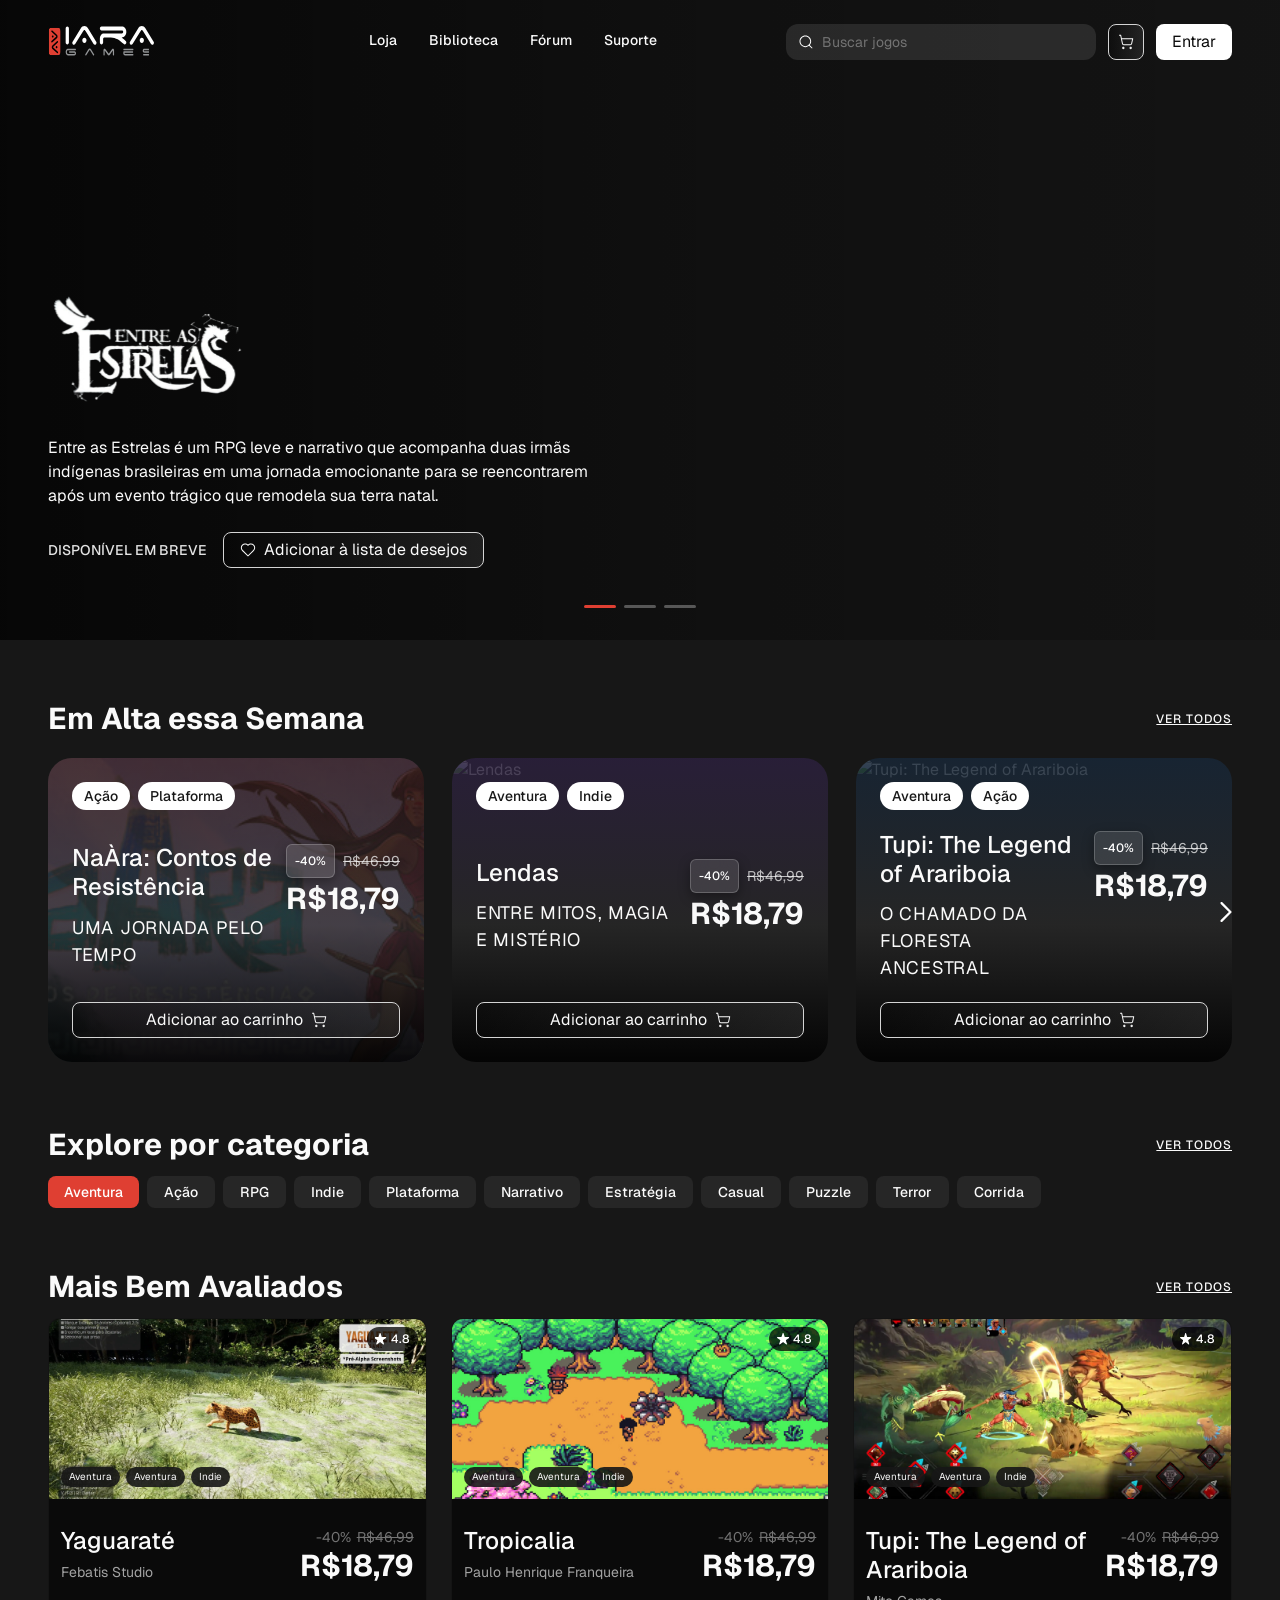
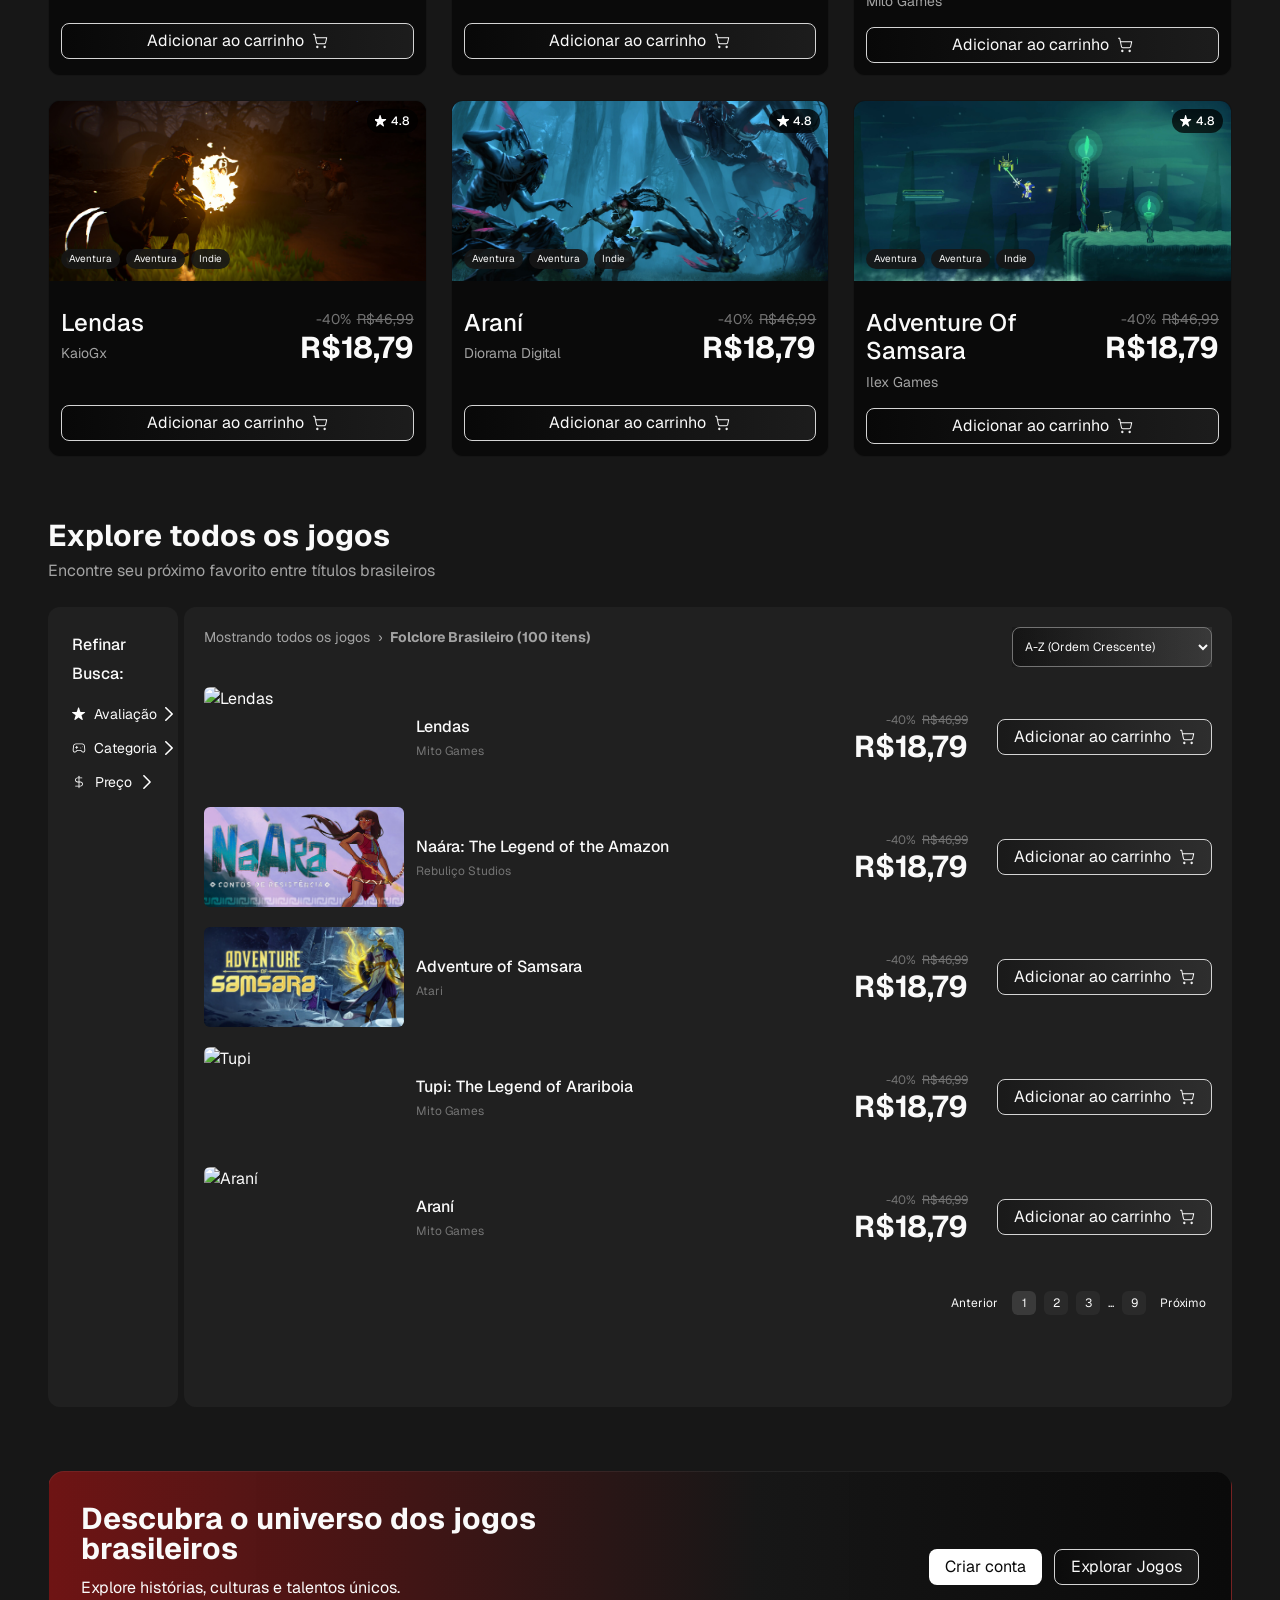
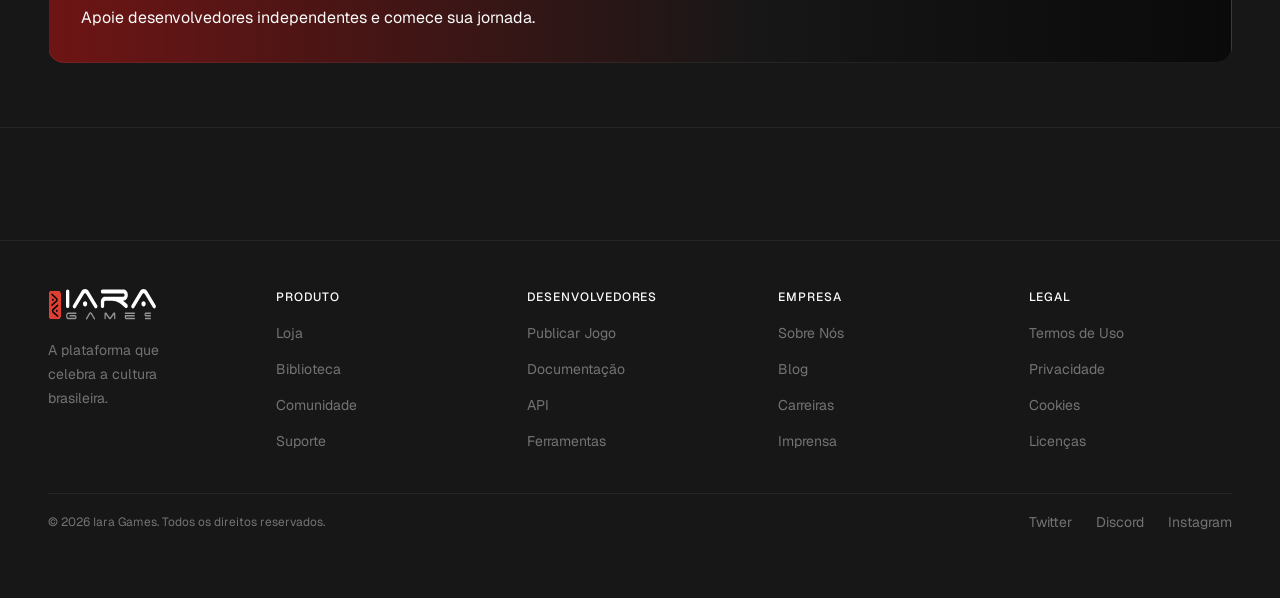
==== index.html @ ace054f7 "Projeto Iara Games" ====
<!DOCTYPE html>
<html lang="PT-BR">
<head>
    <meta charset="UTF-8">
    <meta name="viewport" content="width=device-width, initial-scale=1.0">
    <title>Iara Games</title>
    <link rel="stylesheet" href="styles.css">
    <link href="https://fonts.googleapis.com/css2?family=Geist:wght@400;500;600;700&display=swap" rel="stylesheet">
</head>
<body>

 <header class="header">
  <div class="container">
    <div class="header-content">

      <!-- LOGO -->
      <a href="#" class="logo">
        <img src="assets/logo/logo-iara-games.svg" alt="Iara Games">
      </a>

      <!-- MENU -->
      <nav class="nav">
        <a href="#">Loja</a>
        <a href="#">Biblioteca</a>
        <a href="#">Fórum</a>
        <a href="#">Suporte</a>
      </nav>

      <!-- AÇÕES -->
      <div class="header-actions">

        <!-- BUSCA -->
        <label class="search">
          <img src="assets/icones/busca.svg" alt="">
          <input type="text" placeholder="Buscar jogos">
        </label>

        <!-- CARRINHO -->
        <button class="button button-secondary button-icon" aria-label="Carrinho">
          <img src="assets/icones/carrinho.svg" alt="">
        </button>

        <!-- BOTÃO -->
        <button class="button button-primary">
          <span>Entrar</span>
        </button>

      </div>

    </div>
  </div>
</header>

  <section class="banner">
    <!-- vídeo + destaque -->

    <section class="banner-carousel">

  <!-- CONTROLES -->
  <input type="radio" name="banner-slide" id="slide-1" checked>
  <input type="radio" name="banner-slide" id="slide-2">
  <input type="radio" name="banner-slide" id="slide-3">

  <!-- SLIDES -->
   
  <div class="banner-slides">

    <article class="banner-slide slide-1">
      <video class="banner-video" autoplay muted loop playsinline>
        <source src="assets/videos/trailer-entreestrelas.mp4" type="video/mp4">
      </video>

      <div class="banner-overlay"></div>

      <div class="container">
        <div class="banner-content">
              <div class="banner-logo-wrapper">
                <img class="banner-logo" src="assets/images/jogo-entreasestrelas.svg" alt="Cururu">
            </div>
         

          <p class="banner-description">
            Entre as Estrelas é um RPG leve e narrativo que acompanha duas irmãs indígenas brasileiras em uma jornada emocionante para se reencontrarem após um evento trágico que remodela sua terra natal.
          </p>

          <div class="banner-actions">
            <span class="banner-status">Disponível em breve</span>

            <button class="button button-secondary">
                <img src="assets/icones/coracao.svg" alt="">
              <span>Adicionar à lista de desejos</span>
            </button>

          </div>
        </div>
      </div>
    </article>

    <article class="banner-slide slide-2">
      <video class="banner-video" autoplay muted loop playsinline>
        <source src="assets/videos/trailer-dandara.mp4" type="video/mp4">
      </video>

      <div class="banner-overlay"></div>

      <div class="container">
        <div class="banner-content">

          <div class="banner-logo-wrapper">
            <img class="banner-logo" src="assets/images/jogo-dandara.svg" alt="Lendas">
</div>
          <p class="banner-description">
           Em um universo bizarro onde os oprimidos estão à beira do esquecimento, Dandara despertou para remodelar o mundo.
          </p>

          <div class="banner-actions">

            <div class="price-group">
            <span class="discount-tag">-40%</span>
            <del class="price-old">R$46,99</del>
        <span class="price-current">R$18,79</span>
</div>
            <button class="button button-secondary">
                <img src="assets/icones/coracao.svg" alt="">
              <span>Adicionar à lista de desejos</span>
            </button>

          </div>
        </div>
      </div>
    </article>

    <article class="banner-slide slide-3">
      <video class="banner-video" autoplay muted loop playsinline>
        <source src="assets/videos/trailer-cururu.mp4" type="video/mp4">
      </video>

      <div class="banner-overlay"></div>

      <div class="container">
        <div class="banner-content">

          <div class="banner-logo-wrapper">
            <img class="banner-logo" src="assets/images/jogo-cururu.svg" alt="Cururu">
          </div>

          <p class="banner-description">
            Em um Brasil Naturepunk, siga a jornada de Cururu, um jovem sapo que, com o poder das águas sagradas, busca purificar os biomas e explorar o folclore brasileiro em sua missão de cura e redenção.
          </p>

          <div class="banner-actions">
            <span class="banner-status">Em desenvolvimento</span>
            <button class="button button-secondary">
                <img src="assets/icones/coracao.svg" alt="">
              <span>Adicionar à lista de desejos</span>
            </button>
          </div>
        </div>
      </div>
    </article>

  </div>

  <!-- PAGINAÇÃO -->
  <div class="banner-pagination">
    <label for="slide-1" class="banner-dot"></label>
    <label for="slide-2" class="banner-dot"></label>
    <label for="slide-3" class="banner-dot"></label>
  </div>
</section>
  </section>

  <section class="mais-vendidos">
    <section class="section section-trending">
  <div class="container">
    <div class="section-header">
      <h2 class="section-title">Em Alta essa Semana</h2>
      <a href="#" class="section-link">VER TODOS</a>
    </div>

    <div class="trending-wrapper">
      <div class="cards-carousel">

        <article class="trending-card">
          <img src="assets/images/banner-naara.jpg" alt="Araní" class="trending-card-image">
          <div class="trending-card-overlay"></div>

          <div class="trending-card-content">
            <div class="trending-card-tags">
              <span class="game-tag">Ação</span>
              <span class="game-tag">Plataforma</span>
            </div>

            <div class="trending-card-body">
              <div class="trending-card-text">
                <h3 class="trending-card-title">NaÀra: Contos de Resistência</h3>
                <p class="trending-card-description">UMA JORNADA PELO TEMPO</p>
              </div>

              <div class="trending-card-price-block">
                <div class="price-group">
                  <span class="discount-tag">-40%</span>
                  <del class="price-old">R$46,99</del>
                </div>
                <span class="price-current">R$18,79</span>
              </div>
            </div>

            <button class="button button-secondary trending-card-button">
              <span>Adicionar ao carrinho</span>
              <img src="assets/icones/carrinho.svg" alt="">
            </button>
          </div>
        </article>

        <article class="trending-card">
          <img src="assets/images/banner-lendas.png" alt="Lendas" class="trending-card-image">
          <div class="trending-card-overlay trending-card-overlay--purple"></div>

          <div class="trending-card-content">
            <div class="trending-card-tags">
              <span class="game-tag">Aventura</span>
              <span class="game-tag">Indie</span>
            </div>

            <div class="trending-card-body">
              <div class="trending-card-text">
                <h3 class="trending-card-title">Lendas</h3>
                <p class="trending-card-description">Entre mitos, magia e mistério</p>
              </div>

              <div class="trending-card-price-block">
                <div class="price-group">
                  <span class="discount-tag">-40%</span>
                  <del class="price-old">R$46,99</del>
                </div>
                <span class="price-current">R$18,79</span>
              </div>
            </div>

            <button class="button button-secondary trending-card-button">
              <span>Adicionar ao carrinho</span>
              <img src="assets/icones/carrinho.svg" alt="">
            </button>
          </div>
        </article>

        <article class="trending-card">
          <img src="assets/images/banner-tupi.png" alt="Tupi: The Legend of Arariboia" class="trending-card-image">
          <div class="trending-card-overlay trending-card-overlay--blue"></div>

          <div class="trending-card-content">
            <div class="trending-card-tags">
              <span class="game-tag">Aventura</span>
              <span class="game-tag">Ação</span>
            </div>

            <div class="trending-card-body">
              <div class="trending-card-text">
                <h3 class="trending-card-title">Tupi: The Legend of Arariboia</h3>
                <p class="trending-card-description">O chamado da floresta ancestral</p>
              </div>

              <div class="trending-card-price-block">
                <div class="price-group">
                  <span class="discount-tag">-40%</span>
                  <del class="price-old">R$46,99</del>
                </div>
                <span class="price-current">R$18,79</span>
              </div>
            </div>

            <button class="button button-secondary trending-card-button">
              <span>Adicionar ao carrinho</span>
              <img src="assets/icones/carrinho.svg" alt="">
            </button>
          </div>
        </article>

        <article class="trending-card">
          <img src="assets/images/banner-samsara.png" alt="Adventure of Samsara" class="trending-card-image">
          <div class="trending-card-overlay trending-card-overlay--green"></div>

          <div class="trending-card-content">
            <div class="trending-card-tags">
              <span class="game-tag">Puzzle</span>
              <span class="game-tag">Aventura</span>
            </div>

            <div class="trending-card-body">
              <div class="trending-card-text">
                <h3 class="trending-card-title">Adventure of Samsara</h3>
                <p class="trending-card-description">Um ciclo entre vida e renascimento</p>
              </div>

              <div class="trending-card-price-block">
                <div class="price-group">
                  <span class="discount-tag">-40%</span>
                  <del class="price-old">R$46,99</del>
                </div>
                <span class="price-current">R$18,79</span>
              </div>
            </div>

            <button class="button button-secondary trending-card-button">
              <span>Adicionar ao carrinho</span>
              <img src="assets/icones/carrinho.svg" alt="">
            </button>
          </div>
        </article>

      </div>

      <button class="carousel-arrow" aria-label="Próximo">
        <img src="assets/icones/chevron-right.svg" alt="">
      </button>
    </div>
  </div>
</section>
    <!-- cards -->
  </section>

  <section class="categorias">
    <!-- botões -->
     <section class="section section-categories">
  <div class="container">

    <div class="section-header section-header--between">
      <h2 class="section-title">Explore por categoria</h2>
      <a href="#" class="section-link">VER TODOS</a>
      </button>
    </div>

    <div class="categories-list">

      <button class="category-chip active">Aventura</button>
      <button class="category-chip">Ação</button>
      <button class="category-chip">RPG</button>
      <button class="category-chip">Indie</button>
      <button class="category-chip">Plataforma</button>
      <button class="category-chip">Narrativo</button>
      <button class="category-chip">Estratégia</button>
      <button class="category-chip">Casual</button>
      <button class="category-chip">Puzzle</button>
      <button class="category-chip">Terror</button>
      <button class="category-chip">Corrida</button>

    </div>

  </div>
</section>
  </section>

  <section class="avaliados">
    <!-- grid -->

    <section class="section section-top-rated">
  <div class="container">
    <div class="section-header section-header--between">
      <h2 class="section-title">Mais Bem Avaliados</h2>
      <a href="#" class="section-link">VER TODOS</a>
    </div>

    <div class="games-grid top-rated-grid">

      <article class="rated-card">
        <div class="rated-card-media">
          <img src="assets/images/yaguarate-card.jpg" alt="Yaguaraté">

          <div class="rating-badge">
            <img src="assets/icones/star.svg" alt="">
            <span>4.8</span>
          </div>

          <div class="rated-card-tags">
            <span class="media-tag">Aventura</span>
            <span class="media-tag">Aventura</span>
            <span class="media-tag">Indie</span>
          </div>
        </div>

        <div class="rated-card-body">
          <div class="rated-card-info">
            <div class="rated-card-text">
              <h3 class="rated-card-title">Yaguaraté</h3>
              <p class="rated-card-studio">Febatis Studio</p>
            </div>

            <div class="rated-card-price">
              <div class="rated-card-old-price">
                <span>-40%</span>
                <del>R$46,99</del>
              </div>
              <span class="price-current">R$18,79</span>
            </div>
          </div>

          <button class="button button-secondary rated-card-button">
            <span>Adicionar ao carrinho</span>
            <img src="assets/icones/carrinho.svg" alt="">
          </button>
        </div>
      </article>

      <article class="rated-card">
        <div class="rated-card-media">
          <img src="assets/images/card-tropicalia.jpg" alt="Tropicalia">

          <div class="rating-badge">
            <img src="assets/icones/star.svg" alt="">
            <span>4.8</span>
          </div>

          <div class="rated-card-tags">
            <span class="media-tag">Aventura</span>
            <span class="media-tag">Aventura</span>
            <span class="media-tag">Indie</span>
          </div>
        </div>

        <div class="rated-card-body">
          <div class="rated-card-info">
            <div class="rated-card-text">
              <h3 class="rated-card-title">Tropicalia</h3>
              <p class="rated-card-studio">Paulo Henrique Franqueira</p>
            </div>

            <div class="rated-card-price">
              <div class="rated-card-old-price">
                <span>-40%</span>
                <del>R$46,99</del>
              </div>
              <span class="price-current">R$18,79</span>
            </div>
          </div>

          <button class="button button-secondary rated-card-button">
            <span>Adicionar ao carrinho</span>
            <img src="assets/icones/carrinho.svg" alt="">
          </button>
        </div>
      </article>

      <article class="rated-card">
        <div class="rated-card-media">
          <img src="assets/images/card-tupi.jpg" alt="Tupi: The Legend of Arariboia">

          <div class="rating-badge">
            <img src="assets/icones/star.svg" alt="">
            <span>4.8</span>
          </div>

          <div class="rated-card-tags">
            <span class="media-tag">Aventura</span>
            <span class="media-tag">Aventura</span>
            <span class="media-tag">Indie</span>
          </div>
        </div>

        <div class="rated-card-body">
          <div class="rated-card-info">
            <div class="rated-card-text">
              <h3 class="rated-card-title">Tupi: The Legend of Arariboia</h3>
              <p class="rated-card-studio">Mito Games</p>
            </div>

            <div class="rated-card-price">
              <div class="rated-card-old-price">
                <span>-40%</span>
                <del>R$46,99</del>
              </div>
              <span class="price-current">R$18,79</span>
            </div>
          </div>

          <button class="button button-secondary rated-card-button">
            <span>Adicionar ao carrinho</span>
            <img src="assets/icones/carrinho.svg" alt="">
          </button>
        </div>
      </article>

      <article class="rated-card">
        <div class="rated-card-media">
          <img src="assets/images/card-lendas.jpg" alt="Lendas">

          <div class="rating-badge">
            <img src="assets/icones/star.svg" alt="">
            <span>4.8</span>
          </div>

          <div class="rated-card-tags">
            <span class="media-tag">Aventura</span>
            <span class="media-tag">Aventura</span>
            <span class="media-tag">Indie</span>
          </div>
        </div>

        <div class="rated-card-body">
          <div class="rated-card-info">
            <div class="rated-card-text">
              <h3 class="rated-card-title">Lendas</h3>
              <p class="rated-card-studio">KaioGx</p>
            </div>

            <div class="rated-card-price">
              <div class="rated-card-old-price">
                <span>-40%</span>
                <del>R$46,99</del>
              </div>
              <span class="price-current">R$18,79</span>
            </div>
          </div>

          <button class="button button-secondary rated-card-button">
            <span>Adicionar ao carrinho</span>
            <img src="assets/icones/carrinho.svg" alt="">
          </button>
        </div>
      </article>

      <article class="rated-card">
        <div class="rated-card-media">
          <img src="assets/images/card-arani.jpeg" alt="Araní">

          <div class="rating-badge">
            <img src="assets/icones/star.svg" alt="">
            <span>4.8</span>
          </div>

          <div class="rated-card-tags">
            <span class="media-tag">Aventura</span>
            <span class="media-tag">Aventura</span>
            <span class="media-tag">Indie</span>
          </div>
        </div>

        <div class="rated-card-body">
          <div class="rated-card-info">
            <div class="rated-card-text">
              <h3 class="rated-card-title">Araní</h3>
              <p class="rated-card-studio">Diorama Digital</p>
            </div>

            <div class="rated-card-price">
              <div class="rated-card-old-price">
                <span>-40%</span>
                <del>R$46,99</del>
              </div>
              <span class="price-current">R$18,79</span>
            </div>
          </div>

          <button class="button button-secondary rated-card-button">
            <span>Adicionar ao carrinho</span>
            <img src="assets/icones/carrinho.svg" alt="">
          </button>
        </div>
      </article>

      <article class="rated-card">
        <div class="rated-card-media">
          <img src="assets/images/card-samsara.jpg" alt="Adventure Of Samsara">

          <div class="rating-badge">
            <img src="assets/icones/star.svg" alt="">
            <span>4.8</span>
          </div>

          <div class="rated-card-tags">
            <span class="media-tag">Aventura</span>
            <span class="media-tag">Aventura</span>
            <span class="media-tag">Indie</span>
          </div>
        </div>

        <div class="rated-card-body">
          <div class="rated-card-info">
            <div class="rated-card-text">
              <h3 class="rated-card-title">Adventure Of Samsara</h3>
              <p class="rated-card-studio">Ilex Games</p>
            </div>

            <div class="rated-card-price">
              <div class="rated-card-old-price">
                <span>-40%</span>
                <del>R$46,99</del>
              </div>
              <span class="price-current">R$18,79</span>
            </div>
          </div>

          <button class="button button-secondary rated-card-button">
            <span>Adicionar ao carrinho</span>
            <img src="assets/icones/carrinho.svg" alt="">
          </button>
        </div>
      </article>

    </div>
  </div>
</section>
  </section>

  <section class="biblioteca">
    <!-- lista + filtros -->
   <section class="section section-library">
  <div class="container">
    <div class="library-header">
      <h2 class="section-title">Explore todos os jogos</h2>
      <p class="library-subtitle">
        Encontre seu próximo favorito entre títulos brasileiros
      </p>
    </div>

    <div class="library-layout">
      <!-- SIDEBAR -->
      <aside class="library-sidebar">
        <h3 class="library-sidebar-title">Refinar Busca:</h3>

        <button class="library-filter-item">
            <img src="assets/icones/star.svg" alt="estrela">

          <span>Avaliação</span>

          <img src="assets/icones/chevron-right.svg" alt="seta direita">
        </button>

        <button class="library-filter-item">
            <img src="assets/icones/control.svg" alt="controle">

          <span>Categoria</span>

          <img src="assets/icones/chevron-right.svg" alt="seta direita">
        </button>

        <button class="library-filter-item">
             <img src="assets/icones/money.svg" alt="dinheiro">

          <span>Preço</span>

          <img src="assets/icones/chevron-right.svg" alt="seta direita">
        </button>
      </aside>

      <!-- CONTEÚDO -->
      <div class="library-content">
        <div class="library-topbar">
          <p class="library-breadcrumb">
            Mostrando todos os jogos <span>›<b></span> Folclore Brasileiro (100 itens)</p></b>

          <div class="library-sort">
            <select class="sort-select">
              <option>A-Z (Ordem Crescente)</option>
              <option>Z-A (Ordem Decrescente)</option>
              <option>Menor Preço</option>
              <option>Maior Preço</option>
              <option>Maior Desconto</option>
              <option>Mais Relevantes</option>

            </select>
          </div>
        </div>

        <div class="library-list">
          <article class="library-item">
            <div class="library-game">
              <img src="assets/images/banner-lendas.png" alt="Lendas" class="library-thumb">

              <div class="library-game-info">
                <h3 class="library-game-title">Lendas</h3>
                <p class="library-game-studio">Mito Games</p>
              </div>
            </div>

            <div class="library-price">
              <div class="library-old-price">
                <span>-40%</span>
                <del>R$46,99</del>
              </div>
              <span class="price-current">R$18,79</span>
            </div>

            <button class="button button-secondary library-button">
              <span>Adicionar ao carrinho</span>
              <img src="assets/icones/carrinho.svg" alt="">
            </button>
          </article>

          <article class="library-item">
            <div class="library-game">
              <img src="assets/images/banner-naara.jpg" alt="Naára" class="library-thumb">

              <div class="library-game-info">
                <h3 class="library-game-title">Naára: The Legend of the Amazon</h3>
                <p class="library-game-studio">Rebuliço Studios</p>
              </div>
            </div>

            <div class="library-price">
              <div class="library-old-price">
                <span>-40%</span>
                <del>R$46,99</del>
              </div>
              <span class="price-current">R$18,79</span>
            </div>

            <button class="button button-secondary library-button">
              <span>Adicionar ao carrinho</span>
              <img src="assets/icones/carrinho.svg" alt="">
            </button>
          </article>

          <article class="library-item">
            <div class="library-game">
              <img src="assets/images/banner-samsara.png" alt="Samsara" class="library-thumb">

              <div class="library-game-info">
                <h3 class="library-game-title">Adventure of Samsara</h3>
                <p class="library-game-studio">Atari</p>
              </div>
            </div>

            <div class="library-price">
              <div class="library-old-price">
                <span>-40%</span>
                <del>R$46,99</del>
              </div>
              <span class="price-current">R$18,79</span>
            </div>

            <button class="button button-secondary library-button">
              <span>Adicionar ao carrinho</span>
              <img src="assets/icones/carrinho.svg" alt="">
            </button>
          </article>

          <article class="library-item">
            <div class="library-game">
              <img src="assets/images/banner-tupi.png" alt="Tupi" class="library-thumb">

              <div class="library-game-info">
                <h3 class="library-game-title">Tupi: The Legend of Arariboia</h3>
                <p class="library-game-studio">Mito Games</p>
              </div>
            </div>

            <div class="library-price">
              <div class="library-old-price">
                <span>-40%</span>
                <del>R$46,99</del>
              </div>
              <span class="price-current">R$18,79</span>
            </div>

            <button class="button button-secondary library-button">
              <span>Adicionar ao carrinho</span>
              <img src="assets/icones/carrinho.svg" alt="">
            </button>
          </article>

          <article class="library-item">
            <div class="library-game">
              <img src="assets/images/banner-arani.png" alt="Araní" class="library-thumb">

              <div class="library-game-info">
                <h3 class="library-game-title">Araní</h3>
                <p class="library-game-studio">Mito Games</p>
              </div>
            </div>

            <div class="library-price">
              <div class="library-old-price">
                <span>-40%</span>
                <del>R$46,99</del>
              </div>
              <span class="price-current">R$18,79</span>
            </div>

            <button class="button button-secondary library-button">
              <span>Adicionar ao carrinho</span>
              <img src="assets/icones/carrinho.svg" alt="">
            </button>
          </article>
        </div>

        <div class="library-pagination">
          <button class="library-page-text">Anterior</button>
          <button class="library-page-number active">1</button>
          <button class="library-page-number">2</button>
          <button class="library-page-number">3</button>
          <span class="library-page-dots">...</span>
          <button class="library-page-number">9</button>
          <button class="library-page-text">Próximo</button>
        </div>
      </div>
    </div>
  </div>
</section>
  </section>
<section class="section section-cta">
  <div class="container">
    <div class="cta-banner">
      <div class="cta-content">
        <div class="cta-text">
          <h2 class="cta-title">Descubra o universo dos jogos brasileiros</h2>
          <p class="cta-description">
            Explore histórias, culturas e talentos únicos.
          </p>
          <p class="cta-description">
            Apoie desenvolvedores independentes e comece sua jornada.
          </p>
        </div>

        <div class="cta-actions">
          <button class="button button-primary">
            <span>Criar conta</span>
          </button>

          <button class="button button-secondary">
            <span>Explorar Jogos</span>
          </button>
        </div>
      </div>
    </div>
  </div>
</section>

  <footer class="footer">
    <footer class="footer">
  <div class="container">
    <div class="footer-top">
      <div class="footer-brand">
        <img src="assets/logo/logo-iara-games.svg" alt="Iara Games" class="footer-logo">
        <p class="footer-brand-text">
          A plataforma que celebra a cultura brasileira.
        </p>
      </div>

      <div class="footer-columns">
        <div class="footer-column">
          <h3 class="footer-title">PRODUTO</h3>
          <a href="#">Loja</a>
          <a href="#">Biblioteca</a>
          <a href="#">Comunidade</a>
          <a href="#">Suporte</a>
        </div>

        <div class="footer-column">
          <h3 class="footer-title">DESENVOLVEDORES</h3>
          <a href="#">Publicar Jogo</a>
          <a href="#">Documentação</a>
          <a href="#">API</a>
          <a href="#">Ferramentas</a>
        </div>

        <div class="footer-column">
          <h3 class="footer-title">EMPRESA</h3>
          <a href="#">Sobre Nós</a>
          <a href="#">Blog</a>
          <a href="#">Carreiras</a>
          <a href="#">Imprensa</a>
        </div>

        <div class="footer-column">
          <h3 class="footer-title">LEGAL</h3>
          <a href="#">Termos de Uso</a>
          <a href="#">Privacidade</a>
          <a href="#">Cookies</a>
          <a href="#">Licenças</a>
        </div>
      </div>
    </div>

    <div class="footer-bottom">
      <p class="footer-copy">© 2026 Iara Games. Todos os direitos reservados.</p>

      <div class="footer-social">
        <a href="#">Twitter</a>
        <a href="#">Discord</a>
        <a href="#">Instagram</a>
      </div>
    </div>
  </div>
</footer>
    <!-- rodapé -->
  </footer>

</body>
</html>
---- styles.css ----
:root {
    /* CORES */

    --bg: #171717;

     /* TIPOGRAFIA */

  --font-main: 'Geist', 'Inter', sans-serif;

     /* TEXTO */

  --text-primary: #fafafa;
  --text-secondary: #0A0A0A;

    /* HEADING */
  --h1-size: 48px;
  --h1-line: 48px;

  --h2-size: 30px;
  --h2-line: 30px;

  --h3-size: 24px;
  --h3-line: 28.8px;

  --h4-size: 20px;
  --h4-line: 24px;

  /* PARAGRAPH LARGE */
  --text-lg: 18px;
  --text-lg-line: 27px;

  /* PARAGRAPH */
  --text-md: 16px;
  --text-md-line: 24px;

  /* PARAGRAPH SMALL */
  --text-sm: 14px;
  --text-sm-line: 20px;

  /* PARAGRAPH MINI */
  --text-xs: 12px;
  --text-xs-line: 16px;

  /* WEIGHTS */
  --weight-regular: 400;
  --weight-medium: 500;
  --weight-bold: 700;

  /* ESPAÇAMENTO */
   --space-xs: 4px;
  --space-sm: 8px;
  --space-md: 16px;
  --space-lg: 24px;
  --space-xl: 48px;
  --space-2xl: 64px;

     /* RADIUS */
  --radius-sm: 8px;
  --radius-md: 12px;
  --radius-lg: 16px;

  /* BOTÃO */
--button-border: #d4d4d4;
--button-height: 36px;

/* GRADIENTE BASE */
--button-bg: linear-gradient(
  180deg,
  rgba(0, 0, 0, 0.2),
  rgba(102, 102, 102, 0.2)
);

/* HOVER OVERLAY */
--button-hover-overlay-outline: rgba(223, 63, 50, 0.2);
--button-hover-overlay: linear-gradient(
  180deg,
  rgba(0, 0, 0, 0.2),
  rgba(102, 102, 102, 0.2)
);

/* TRANSIÇÃO */
--transition-default: 0.3s ease;

/* CARD */
--card-base: #000000;

--card-gradient: linear-gradient(
  180deg,
  #000000,
  #666666
);

--card-overlay: rgba(0, 0, 0, 0.2);

}

* {
  box-sizing: border-box;
}

img {
  display: block;
  max-width: 100%;
}

/* TAMANHO TELA */
.container {
  width: 100%;
  max-width: 1344px;
  margin-inline: auto;
  padding-inline: var(--space-xl);
}

body {
  margin: 0;
  background: var(--bg);
  color: var(--text-primary);
  font-family: var(--font-main);
  font-size: var(--text-md);
  line-height: var(--text-md-line);
}

/* RESET ÚTIL */
a {
  color: inherit;
  text-decoration: none;
}

/* HEADER */
.header {
  position: absolute;
  top: 0;
  left: 0;
  width: 100%;
  z-index: 100;
  background: transparent;
}

.header-content {
  display: flex;
  align-items: center;
  height: 84px;
}

.logo {
  display: inline-flex;
  align-items: center;
  flex-shrink: 0;
}

.logo img {
  display: block;
  width: auto;
  height: 32px;
}

.nav {
  display: flex;
  align-items: center;
  gap: 32px;
  margin-left: 215px;
}

.nav a {
  color: var(--text-primary);
  font-size: var(--text-sm);
  line-height: var(--text-sm-line);
  font-weight: var(--weight-medium);
  text-decoration: none;
  padding-bottom: 4px;
  border-bottom: 1px solid transparent;
  transition: var(--transition-default);
}

.nav a:hover {
  color: #DF3F32;
  border-bottom: 1px solid #DF3F32;
}

.header-actions {
  display: flex;
  align-items: center;
  gap: 12px;
  margin-left: auto;
}
.search {
  display: flex;
  align-items: center;
  gap: 8px;
  width: 310px;
  height: 36px;
  padding: 0 12px;
  background: rgba(255, 255, 255, 0.1);
  border-radius: var(--radius-md);
  box-sizing: border-box;
}

.search img {
  width: 16px;
  height: 16px;
  display: block;
  flex-shrink: 0;
}

.search input {
  width: 100%;
  height: 100%;
  border: none;
  outline: none;
  background: transparent;
  box-shadow: none;
  color: var(--text-primary);
  font-family: var(--font-main);
  font-size: var(--text-sm);
  line-height: var(--text-sm-line);
  padding: 0;
  margin: 0;
  appearance: none;
  -webkit-appearance: none;
}

.search input::placeholder {
  color: #737373;
}

/* TIPOGRAFIA */
h1, h2, h3, h4, p {
  margin: 0;
}

h1 {
  font-size: var(--h1-size);
  line-height: var(--h1-line);
  font-weight: var(--weight-bold);
}

h2 {
  font-size: var(--h2-size);
  line-height: var(--h2-line);
  font-weight: var(--weight-bold);
}

h3 {
  font-size: var(--h3-size);
  line-height: var(--h3-line);
  font-weight: var(--weight-medium);
}

h4 {
  font-size: var(--h4-size);
  line-height: var(--h4-line);
  font-weight: var(--weight-medium);
}

/* ORGANIZAÇÃO GRID */
.games-grid {
  display: grid;
  grid-template-columns: repeat(4, 1fr);
  gap: var(--space-lg);
}

/* BOTÃO BASE */
.button {
  position: relative;
  height: var(--button-height);
  padding: 0 var(--space-md);
  border-radius: var(--radius-sm);
  cursor: pointer;
  overflow: hidden;
  transition: var(--transition-default);

  display: inline-flex;
  align-items: center;
  justify-content: center;
  gap: 8px;

  font-family: var(--font-main);
  font-size: var(--text-sm);
  line-height: var(--text-sm-line);
  color: var(--text-secondary);
}

/* ÍCONE */
.button img {
  width: 16px;
  height: 16px;
  position: relative;
  z-index: 1;
}

/* TEXTO */
.button span {
  position: relative;
  z-index: 1;
}

/* CAMADA DE HOVER */
.button::after {
  content: "";
  position: absolute;
  inset: 0;
  background: var(--button-hover-overlay);
  opacity: 0;
  transition: var(--transition-default);
}

/* ATIVA HOVER */
.button:hover::after {
  opacity: 1;
}

/* EFEITO EXTRA */
.button:hover {
  transform: translateY(-2px);
}

.button {
  display: inline-flex;
  align-items: center;
  justify-content: center;
  gap: 8px;

  height: 36px;
  padding: 0 16px;

  border-radius: 8px;
  border: none;

  cursor: pointer;
  overflow: hidden;

  font-family: var(--font-main);
  font-size: 16px;
  font-weight: 400;
  line-height: 1;

  transition: var(--transition-default);
}

/* conteúdo acima do overlay */
.button span,
.button img {
  position: relative;
  z-index: 1;
}

/* ícone padrão */
.button img {
  width: 16px;
  height: 16px;
}

.button-primary {
  background: #ffffff;
  color: #0a0a0a;
}

.button-primary:hover {
  opacity: 0.9;
}

.button-secondary {
  position: relative;

  background: linear-gradient(
    90deg,
    rgba(0, 0, 0, 0.2),
    rgba(102, 102, 102, 0.2)
  );

  border: 1px solid #d4d4d4;
  color: #fafafa;
}

.button-secondary::after {
  content: "";
  position: absolute;
  inset: 0;
  background: rgba(223, 63, 50, 0.2);
  opacity: 0;
  transition: var(--transition-default);
}

.button-secondary:hover::after {
  opacity: 1;
}

.button-secondary:hover {
  box-shadow: 0 0 0 1px rgba(223,63,50,0.4),
              0 0 10px rgba(223,63,50,0.2);
}

.button-icon {
  width: 36px;
  padding: 0;
}

.banner-carousel {
  position: relative;
  height: 640px;
  overflow: hidden;
}

/* esconde os radios */
.banner-carousel input[type="radio"] {
  display: none;
}

.banner-slides {
  position: relative;
  width: 100%;
  height: 100%;
}

.banner-slide {
  position: absolute;
  inset: 0;
  opacity: 0;
  visibility: hidden;
  transition: opacity 0.4s ease;
}

/* slide ativo */
#slide-1:checked ~ .banner-slides .slide-1,
#slide-2:checked ~ .banner-slides .slide-2,
#slide-3:checked ~ .banner-slides .slide-3 {
  opacity: 1;
  visibility: visible;
}

.banner-video {
  position: absolute;
  inset: 0;
  width: 100%;
  height: 100%;
  object-fit: cover;
}

.banner-overlay {
  position: absolute;
  inset: 0;
  background: linear-gradient(
    90deg,
    rgba(0, 0, 0, 0.72) 0%,
    rgba(0, 0, 0, 0.32) 55%,
    rgba(0, 0, 0, 0.16) 100%
  );
}

.banner-slide .container {
  position: relative;
  z-index: 1;
  height: 100%;
}

.banner-content {
  display: flex;
  flex-direction: column;
  justify-content: flex-end;
  height: 100%;
  max-width: 560px; /* antes estava maior */
  padding-bottom: 72px;
  gap: var(--space-lg);
}

.banner-logo-wrapper {
  width: 320px;
  height: 120px;
  display: flex;
  align-items: center; /* ou flex-end se quiser base alinhada */
}

.banner-logo {
  max-width: 100%;
  max-height: 100%;
  object-fit: contain;
}

.banner-description {
  display: -webkit-box;
  line-clamp: 3;
  -webkit-box-orient: vertical;
  overflow: hidden;
}

.banner-actions {
  display: flex;
  align-items: center;
  gap: var(--space-md);
}

.banner-status {
  font-size: var(--text-sm);
  line-height: var(--text-sm-line);
  font-weight: var(--weight-medium);
  color: var(--text-primary);
  text-transform: uppercase;
  opacity: 0.9;
}

/* paginação */
.banner-pagination {
  position: absolute;
  left: 50%;
  bottom: 32px;
  transform: translateX(-50%);
  display: flex;
  align-items: center;
  gap: var(--space-sm);
  z-index: 2;
}

.banner-dot {
  width: 32px;
  height: 3px;
  border-radius: 999px;
  background: rgba(255, 255, 255, 0.3);
  cursor: pointer;
  transition: var(--transition-default);
}

/* dot ativo */
#slide-1:checked ~ .banner-pagination label[for="slide-1"],
#slide-2:checked ~ .banner-pagination label[for="slide-2"],
#slide-3:checked ~ .banner-pagination label[for="slide-3"] {
  background: #DF3F32;
}

.card {
  position: relative;
  background: var(--card-base);
  border-radius: var(--radius-lg);
  overflow: hidden;
}

/* gradiente por cima */
.card::before {
  content: "";
  position: absolute;
  inset: 0;
  background: var(--card-gradient);
  opacity: 0.2;
}

/* conteúdo */
.card-content {
  position: relative;
  z-index: 1;
  padding: var(--space-md);
}

.card-image {
  position: relative;
  border-radius: var(--radius-lg);
  overflow: hidden;
  aspect-ratio: 16 / 9;
  transition: var(--transition-default);
  
}

/* imagem */
.card-image img {
  width: 100%;
  height: 100%;
  object-fit: cover;
}

/* gradiente colorido */
.card-image::before {
  content: "";
  position: absolute;
  inset: 0;
  background: linear-gradient(
    180deg,
    #641919,
    #666666,
    #000000
  );
  opacity: 0.9;
}

/* camada escura */
.card-image::after {
  content: "";
  position: absolute;
  inset: 0;
  background: var(--card-overlay);
}

/* conteúdo acima */
.card-image .card-content {
  position: relative;
  z-index: 1;
}

.card-image:hover {
  transform: scale(1.02);
}

.price-group {
  display: flex;
  align-items: center;
  gap: 8px;

}

.discount-tag {
  display: inline-flex;
  align-items: center;
  justify-content: center;

  padding: 4px 8px;

  font-size: 12px;
  font-weight: 500;
  color: #ffffff;

  border-radius: 6px;

  /* GLASS AJUSTADO */
  background: rgba(255, 255, 255, 0.12);
  backdrop-filter: blur(12px);
  -webkit-backdrop-filter: blur(12px);

  border: 1px solid rgba(255, 255, 255, 0.2);

  /* PROFUNDIDADE */
  box-shadow: 0 4px 12px rgba(0, 0, 0, 0.35);
}

.section {
  margin-top: var(--space-2xl);
}

.section-header {
  display: flex;
  align-items: center;
  justify-content: space-between;
  margin-bottom: 24px;
}

.section-title {
  font-size: var(--h2-size);
  line-height: var(--h2-line);
  font-weight: var(--weight-bold);
  color: var(--text-primary);
}

.section-trending {
  position: relative;
}

.trending-wrapper {
  position: relative;
}

.cards-carousel {
  display: flex;
  gap: 28px;
  overflow-x: auto;
  scroll-snap-type: x mandatory;
  scrollbar-width: none;
  padding-bottom: 4px;
}

.cards-carousel::-webkit-scrollbar {
  display: none;
}

.trending-card {
  position: relative;
  flex: 0 0 calc((100% - 56px) / 3);
  height: 304px;
  border-radius: 24px;
  overflow: hidden;
  scroll-snap-align: start;
  transition: var(--transition-default);
}

.trending-card:hover {
  transform: translateY(-2px);
}

.trending-card-image {
  position: absolute;
  inset: 0;
  width: 100%;
  height: 100%;
  object-fit: cover;
  opacity: 20%;
}

.trending-card-overlay {
  position: absolute;
  inset: 0;
  background: linear-gradient(
    180deg,
    rgba(100, 25, 25, 0.25) 0%,
    rgba(102, 102, 102, 0.18) 55%,
    rgba(0, 0, 0, 0.82) 100%
);
}

.trending-card-overlay--purple {
  background: linear-gradient(
    180deg,
    rgba(85, 50, 140, 0.28) 0%,
    rgba(102, 102, 102, 0.18) 55%,
    rgba(0, 0, 0, 0.82) 100%);
}

.trending-card-overlay--blue {
  background: linear-gradient(
    180deg,
    rgba(25, 70, 120, 0.28) 0%,
    rgba(102, 102, 102, 0.18) 55%,
    rgba(0, 0, 0, 0.82) 100%
  );
}

.trending-card-overlay--green {
  background: linear-gradient(
    180deg,
    rgba(30, 90, 70, 0.28) 0%,
    rgba(102, 102, 102, 0.18) 55%,
    rgba(0, 0, 0, 0.82) 100%
  );
}

.trending-card-content {
  position: relative;
  z-index: 1;
  display: flex;
  flex-direction: column;
  justify-content: space-between;
  height: 100%;
  padding: 24px;
}

.trending-card-tags {
  display: flex;
  gap: 8px;
}

.game-tag {
  display: inline-flex;
  align-items: center;
  justify-content: center;
  height: 28px;
  padding: 0 12px;
  border-radius: 999px;
  background: #ffffff;
  color: #171717;
  font-size: 14px;
  line-height: 20px;
  font-weight: 500;
}

.trending-card-body {
  display: flex;
  align-items: flex-start;
  justify-content: space-between;
  gap: 16px;
}

.trending-card-text {
  max-width: 60%;
}

.trending-card-title {
  margin: 0 0 12px;
  font-size: 24px;
  line-height: 28.8px;
  font-weight: 500;
  color: #fafafa;
}

.trending-card-description {
  margin: 0;
  font-size: 18px;
  line-height: 27px;
  font-weight: 400;
  color: #fafafa;
  text-transform: uppercase;
  letter-spacing: 0.04em;
}

.trending-card-price-block {
  display: flex;
  flex-direction: column;
  align-items: flex-end;
  gap: 6px;
}

.price-group {
  display: flex;
  align-items: center;
  gap: 8px;
}

.discount-tag {
  display: inline-flex;
  align-items: center;
  justify-content: center;
  padding: 4px 8px;
  font-size: 12px;
  font-weight: 500;
  color: #ffffff;
  border-radius: 6px;
  background: rgba(255, 255, 255, 0.12);
  backdrop-filter: blur(12px);
  -webkit-backdrop-filter: blur(12px);
  border: 1px solid rgba(255, 255, 255, 0.2);
  box-shadow: 0 4px 12px rgba(0, 0, 0, 0.35);
}

.price-old {
  color: rgba(250, 250, 250, 0.72);
  font-size: 14px;
  line-height: 20px;
}

.price-current {
  color: #fafafa;
  font-size: 30px;
  line-height: 30px;
  font-weight: 700;
}

.section {
  margin-top: var(--space-2xl);
}

.section-header {
  margin-bottom: var(--space-lg);
}

.section-title {
  font-size: var(--h2-size);
  line-height: var(--h2-line);
  font-weight: var(--weight-bold);
  color: var(--text-primary);
}

.section-trending {
  position: relative;
}

.trending-wrapper {
  position: relative;
}

.cards-carousel {
  display: flex;
  gap: 28px;
  overflow-x: auto;
  scroll-snap-type: x mandatory;
  scrollbar-width: none;
  padding-bottom: 4px;
}

.cards-carousel::-webkit-scrollbar {
  display: none;
}

.trending-card {
  position: relative;
  flex: 0 0 calc((100% - 56px) / 3);
  height: 304px;
  border-radius: 24px;
  overflow: hidden;
  scroll-snap-align: start;
  transition: var(--transition-default);
}

.trending-card:hover {
  transform: translateY(-2px);
}

.trending-card-image {
  position: absolute;
  inset: 0;
  width: 100%;
  height: 100%;
  object-fit: cover;
}

.trending-card-overlay {
  position: absolute;
  inset: 0;
  background: linear-gradient(
    180deg,
    rgba(100, 25, 25, 0.25) 0%,
    rgba(102, 102, 102, 0.18) 55%,
    rgba(0, 0, 0, 0.82) 100%
  );
}

.trending-card-overlay--purple {
  background: linear-gradient(
    180deg,
    rgba(85, 50, 140, 0.28) 0%,
    rgba(102, 102, 102, 0.18) 55%,
    rgba(0, 0, 0, 0.82) 100%
  );
}

.trending-card-overlay--blue {
  background: linear-gradient(
    180deg,
    rgba(25, 70, 120, 0.28) 0%,
    rgba(102, 102, 102, 0.18) 55%,
    rgba(0, 0, 0, 0.82) 100%
  );
}

.trending-card-overlay--green {
  background: linear-gradient(
    180deg,
    rgba(30, 90, 70, 0.28) 0%,
    rgba(102, 102, 102, 0.18) 55%,
    rgba(0, 0, 0, 0.82) 100%
  );
}

.trending-card-content {
  display: flex;
  flex-direction: column;
  height: 100%;
}

.trending-card-tags {
  display: flex;
  gap: 8px;
}

.game-tag {
  display: inline-flex;
  align-items: center;
  justify-content: center;
  height: 28px;
  padding: 0 12px;
  border-radius: 999px;
  background: #ffffff;
  color: #171717;
  font-size: 14px;
  line-height: 20px;
  font-weight: 500;
}

.trending-card-body {
  display: flex;
  justify-content: space-between;
  align-items: center;

  margin-top: auto;
  margin-bottom: auto;
}

.trending-card-text {
  flex: 1;
  min-width: 0;
  max-width: 206px;
}

.trending-card-title {
  width: 206px;
  margin: 0;

  font-size: 20px;
  line-height: 24px;
  font-weight: 500;
  color: #fafafa;

  display: -webkit-box;
  line-clamp: 2;
  -webkit-box-orient: vertical;
  overflow: hidden;
}

.trending-card-description {
  width: 206px;
  margin: 8px 0 0;

  font-size: 16px;
  line-height: 21px;
  font-weight: 400;
  color: #fafafa;

  display: -webkit-box;
  line-clamp: 2;
  -webkit-box-orient: vertical;
  overflow: hidden;

  text-transform: uppercase;
  letter-spacing: 0.04em;
}
.trending-card-price-block {
  display: flex;
  flex-direction: column;
  align-items: flex-end;
  justify-content: center;
  gap: 6px;
  flex-shrink: 0;
  min-width: 150px;
}

.price-group {
  display: flex;
  align-items: center;
  justify-content: flex-end;
  gap: 8px;
}

.discount-tag {
  display: inline-flex;
  align-items: center;
  justify-content: center;
  padding: 4px 8px;
  font-size: 12px;
  font-weight: 500;
  color: #ffffff;
  border-radius: 6px;
  background: rgba(255, 255, 255, 0.12);
  backdrop-filter: blur(12px);
  -webkit-backdrop-filter: blur(12px);
  border: 1px solid rgba(255, 255, 255, 0.2);
  box-shadow: 0 4px 12px rgba(0, 0, 0, 0.35);
}

.price-old {
  color: rgba(250, 250, 250, 0.72);
  font-size: 14px;
  line-height: 20px;
}

.price-current {
  color: #fafafa;
  font-size: 30px;
  line-height: 30px;
  font-weight: 700;
}

.section {
  margin-top: var(--space-2xl);
}

.section-header {
  margin-bottom: var(--space-lg);
}

.section-title {
  font-size: var(--h2-size);
  line-height: var(--h2-line);
  font-weight: var(--weight-bold);
  color: var(--text-primary);
}

.section-trending {
  position: relative;
}

.trending-wrapper {
  position: relative;
}

.cards-carousel {
  display: flex;
  gap: 28px;
  overflow-x: auto;
  scroll-snap-type: x mandatory;
  scrollbar-width: none;
  padding-bottom: 4px;
}

.cards-carousel::-webkit-scrollbar {
  display: none;
}

.trending-card {
  position: relative;
  flex: 0 0 calc((100% - 56px) / 3);
  height: 304px;
  border-radius: 24px;
  overflow: hidden;
  scroll-snap-align: start;
  transition: var(--transition-default);
}

.trending-card:hover {
  transform: translateY(-2px);
}

.trending-card-image {
  position: absolute;
  inset: 0;
  width: 100%;
  height: 100%;
  object-fit: cover;
}

.trending-card-overlay {
  position: absolute;
  inset: 0;
  background: linear-gradient(
    180deg,
    rgba(100, 25, 25, 0.25) 0%,
    rgba(102, 102, 102, 0.18) 55%,
    rgba(0, 0, 0, 0.82) 100%
  );
}

.trending-card-overlay--purple {
  background: linear-gradient(
    180deg,
    rgba(85, 50, 140, 0.28) 0%,
    rgba(102, 102, 102, 0.18) 55%,
    rgba(0, 0, 0, 0.82) 100%
  );
}

.trending-card-overlay--blue {
  background: linear-gradient(
    180deg,
    rgba(25, 70, 120, 0.28) 0%,
    rgba(102, 102, 102, 0.18) 55%,
    rgba(0, 0, 0, 0.82) 100%
  );
}

.trending-card-overlay--green {
  background: linear-gradient(
    180deg,
    rgba(30, 90, 70, 0.28) 0%,
    rgba(102, 102, 102, 0.18) 55%,
    rgba(0, 0, 0, 0.82) 100%
  );
}

.trending-card-content {
  position: relative;
  z-index: 1;
  display: flex;
  flex-direction: column;
  justify-content: space-between;
  height: 100%;
  padding: 24px;
}

.trending-card-tags {
  display: flex;
  gap: 8px;
}

.game-tag {
  display: inline-flex;
  align-items: center;
  justify-content: center;
  height: 28px;
  padding: 0 12px;
  border-radius: 999px;
  background: #ffffff;
  color: #171717;
  font-size: 14px;
  line-height: 20px;
  font-weight: 500;
}

.trending-card-body {
  display: flex;
  align-items: flex-start;
  justify-content: space-between;
  gap: 16px;
}

.trending-card-text {
  max-width: 60%;
}

.trending-card-title {
  margin: 0 0 12px;
  font-size: 24px;
  line-height: 28.8px;
  font-weight: 500;
  color: #fafafa;
}

.trending-card-description {
  margin: 0;
  font-size: 18px;
  line-height: 27px;
  font-weight: 400;
  color: #fafafa;
  text-transform: uppercase;
  letter-spacing: 0.04em;
}

.trending-card-price-block {
  display: flex;
  flex-direction: column;
  align-items: flex-end;
  gap: 6px;
}

.price-group {
  display: flex;
  align-items: center;
  gap: 8px;
}

.discount-tag {
  display: inline-flex;
  align-items: center;
  justify-content: center;
  padding: 4px 8px;
  font-size: 12px;
  font-weight: 500;
  color: #ffffff;
  border-radius: 6px;
  background: rgba(255, 255, 255, 0.12);
  backdrop-filter: blur(12px);
  -webkit-backdrop-filter: blur(12px);
  border: 1px solid rgba(255, 255, 255, 0.2);
  box-shadow: 0 4px 12px rgba(0, 0, 0, 0.35);
}

.price-old {
  color: rgba(250, 250, 250, 0.72);
  font-size: 14px;
  line-height: 20px;
}

.price-current {
  color: #fafafa;
  font-size: 30px;
  line-height: 30px;
  font-weight: 700;
}

.trending-card-button {
  width: 100%;
  justify-content: center;
}

.carousel-arrow {
  position: absolute;
  top: 50%;
  right: -12px;
  transform: translateY(-50%);
  width: 36px;
  height: 36px;
  display: inline-flex;
  align-items: center;
  justify-content: center;
  border: none;
  background: transparent;
  cursor: pointer;
  z-index: 2;
}

.carousel-arrow img {
  width: 20px;
  height: 20px;
}

/* ===== SECTION HEADER ===== */
.section-header--between {
  display: flex;
  align-items: center;
  justify-content: space-between;
  margin-bottom: var(--space-md);
}

/* ===== CATEGORIES LIST ===== */
.categories-list {
  display: flex;
  gap: 8px;
  overflow-x: auto;
  scrollbar-width: none;
}

.categories-list::-webkit-scrollbar {
  display: none;
}

/* ===== CATEGORY CHIP (NOVO BOTÃO) ===== */
.category-chip {
  height: 32px;
  padding: 0 16px;

  border-radius: 8px;
  border: 1px solid transparent;

  background: #262626;
  color: #fafafa;

  font-family: var(--font-main);
  font-size: 14px;
  font-weight: 500;

  cursor: pointer;
  transition: var(--transition-default);

  display: inline-flex;
  align-items: center;
  justify-content: center;

  white-space: nowrap;
}

/* HOVER */
.category-chip:hover {
  border: 1px solid #DF3F32;
  color: #DF3F32;
  background: transparent;
}

/* ACTIVE */
.category-chip.active {
  background: #DF3F32;
  color: #ffffff;
  border: none;
}

/* ===== SETA ===== */
.categories-arrow {
  width: 32px;
  height: 32px;

  border: none;
  background: transparent;

  display: inline-flex;
  align-items: center;
  justify-content: center;

  cursor: pointer;
}

.categories-arrow img {
  width: 16px;
  height: 16px;
}

.section-link {
  color: var(--text-primary);
  font-size: var(--text-xs);
  line-height: var(--text-xs-line);
  font-weight: var(--weight-medium);
  letter-spacing: 0.08em;
  text-transform: uppercase;
  text-decoration: underline;
}

.top-rated-grid {
  display: grid;
  grid-template-columns: repeat(3, 1fr);
  gap: 24px;
}

.rated-card {
  background: #0a0a0a;
  border-radius: 12px;
  overflow: hidden;
  border: 1px solid rgba(255, 255, 255, 0.04);
}

.rated-card-media {
  position: relative;
  height: 180px;
  overflow: hidden;
}

.rated-card-media img {
  width: 100%;
  height: 100%;
  object-fit: cover;
  display: block;
}

/* badge de nota */
.rating-badge {
  position: absolute;
  top: 8px;
  right: 8px;

  display: inline-flex;
  align-items: center;
  gap: 4px;

  height: 24px;
  padding: 0 8px;

  border-radius: 999px;
  background: rgba(0, 0, 0, 0.75);

  color: #ffffff;
  font-size: 12px;
  font-weight: 500;
}

.rating-badge img {
  width: 12px;
  height: 12px;
}

/* tags sobre a imagem */
.rated-card-tags {
  position: absolute;
  left: 12px;
  bottom: 12px;

  display: flex;
  gap: 6px;
  flex-wrap: wrap;
}

.media-tag {
  display: inline-flex;
  align-items: center;
  justify-content: center;

  height: 20px;
  padding: 0 8px;

  border-radius: 999px;
  background: rgba(23, 23, 23, 0.9);
  color: #fafafa;

  font-size: 10px;
  font-weight: 400;
}

/* body do card */
.rated-card-body {
  display: flex;
  flex-direction: column;
  gap: 16px;
  padding: 12px;
}

.rated-card-info {
  display: flex;
  justify-content: space-between;
  gap: 16px;
}

.rated-card-text {
  min-width: 0;
  min-height: 80px;
  margin-top: 16px;
}

.rated-card-title {
  margin: 0 0 6px;
  color: #fafafa;
  font-size: 24px;
  line-height: 28.8px;
  font-weight: 500;
}

.rated-card-studio {
  margin: 0;
  color: #a3a3a3;
  font-size: 14px;
  line-height: 20px;
  font-weight: 400;
}

.rated-card-price {
  display: flex;
  flex-direction: column;
  align-items: flex-end;
  gap: 4px;
  flex-shrink: 0;
  margin-top: 16px;
}

.rated-card-old-price {
  display: flex;
  align-items: center;
  gap: 6px;

  color: #737373;
  font-size: 14px;
  line-height: 20px;
}

.rated-card-old-price del {
  color: #737373;
}

.rated-card-button {
  margin-top: auto;
}

.section-library {
  margin-top: var(--space-2xl);
}

.library-header {
  margin-bottom: 24px;
}

.library-subtitle {
  margin-top: 8px;
  color: #a3a3a3;
  font-size: 16px;
  line-height: 24px;
}

.library-layout {
  display: grid;
  grid-template-columns: 120px 1fr;
  gap: 16px;
  height: 800px;

}

/* SIDEBAR */
.library-sidebar {
  background: #202020;
  border-radius: 12px;
  padding: 24px;
  height: 800px;
  width: 130px;
}

.library-sidebar-title {
  margin: 0 0 16px;
  font-size: 16px;
  font-weight: 500;
  color: #fafafa;
  align-items: center;
}

.library-filter-item {
  width: 100%;
  display: flex;
  align-items: center;
  gap: 8px;
  justify-content: space-between;

  background: transparent;
  border: none;
  padding: 0;
  margin-bottom: 16px;

  color: #fafafa;
  font-family: var(--font-main);
  font-size: 14px;
  cursor: pointer;
}

.library-filter-item img {
  width: 14px;
  height: 14px;
}

/* CONTENT */
.library-content {
  background: #202020;
  border-radius: 12px;
  padding: 20px;
  
}

.library-topbar {
  display: flex;
  justify-content: space-between;
  align-items: flex-start;
  margin-bottom: 20px;
}

.library-breadcrumb {
  margin: 0;
  color: #a3a3a3;
  font-size: 14px;
  line-height: 20px;
}

.library-breadcrumb span {
  margin: 0 4px;
}

.library-sort {
  display: flex;
  flex-direction: column;
  gap: 4px;
   background:  linear-gradient(
    90deg,
    rgba(0, 0, 0, 0.2),
    rgba(102, 102, 102, 0.2)
  );
}


.library-sort select {
  width: 200px;
  height: 40px;
  background: linear-gradient(
    90deg,
    rgba(0, 0, 0, 0.2),
    rgba(102, 102, 102, 0.2)
  );
  color: #fafafa;
  border: 1px solid #737373;
  border-radius: 8px;

  padding: 0 8px;
  font-family: var(--font-main);
  font-size: 12px; 
}


/* LISTA */
.library-list {
  display: flex;
  flex-direction: column;
  gap: 20px;
}

.library-item {
  display: grid;
  grid-template-columns: 1fr 140px 220px;
  align-items: center;
  gap: 24px;
}

.library-game {
  display: flex;
  align-items: center;
  gap: 12px;
  min-width: 0;
}

.library-thumb {
  width: 200px;
  height: 100px;
  border-radius: 6px;
  object-fit: cover;
}

.library-game-info {
  min-width: 0;
}

.library-game-title {
  margin: 0 0 4px;
  font-size: 16px;
  line-height: 24px;
  font-weight: 500;
  color: #fafafa;
}

.library-game-studio {
  margin: 0;
  font-size: 12px;
  line-height: 16px;
  color: #737373;
}

.library-price {
  display: flex;
  flex-direction: column;
  align-items: flex-end;
  gap: 4px;
}

.library-old-price {
  display: flex;
  align-items: center;
  gap: 6px;
  color: #737373;
  font-size: 12px;
  line-height: 16px;
}

.library-old-price del {
  color: #737373;
}

.library-button {
  justify-self: end;
  min-width: 180px;
}

/* PAGINAÇÃO */
.library-pagination {
  display: flex;
  align-items: center;
  justify-content: flex-end;
  gap: 8px;
  margin-top: 24px;
}

.library-page-text,
.library-page-number {
  background: transparent;
  border: none;
  color: #fafafa;
  font-family: var(--font-main);
  font-size: 12px;
  cursor: pointer;
}

.library-page-number {
  width: 24px;
  height: 24px;
  border-radius: 6px;
  background: #2a2a2a;
}

.library-page-number.active {
  background: #3a3a3a;
}

.library-page-dots {
  color: #fafafa;
  font-size: 12px;
}

.section-cta {
  margin-top: var(--space-2xl);
}

.cta-banner {
  border-radius: 16px;
  overflow: hidden;
  background: linear-gradient(
    90deg,
    rgba(120, 20, 20, 0.9) 0%,
    rgba(23, 23, 23, 0.95) 60%,
    rgba(10, 10, 10, 1) 100%
  );
  border: 1px solid rgba(255, 255, 255, 0.06);
}

.cta-content {
  display: flex;
  align-items: center;
  justify-content: space-between;
  gap: 32px;
  padding: 32px;
}

.cta-text {
  max-width: 520px;
}

.cta-title {
  margin: 0 0 12px;
  color: #fafafa;
  font-size: var(--h2-size);
  line-height: var(--h2-line);
  font-weight: var(--weight-bold);
}

.cta-description {
  margin: 0;
  color: #fafafa;
  font-size: var(--text-md);
  line-height: var(--text-md-line);
}

.cta-description + .cta-description {
  margin-top: 6px;
}

.cta-actions {
  display: flex;
  align-items: center;
  gap: 12px;
  flex-shrink: 0;
}

.footer {
  margin-top: var(--space-2xl);
  border-top: 1px solid rgba(255, 255, 255, 0.06);
  padding-top: 48px;
  padding-bottom: 32px;
}

.footer-top {
  display: grid;
  grid-template-columns: 180px 1fr;
  gap: 48px;
  padding-bottom: 40px;
  border-bottom: 1px solid rgba(255, 255, 255, 0.06);
}

.footer-brand {
  display: flex;
  flex-direction: column;
  gap: 16px;
}

.footer-logo {
  width: 108px;
  height: auto;
  display: block;
}

.footer-brand-text {
  margin: 0;
  color: #737373;
  font-size: 14px;
  line-height: 24px;
  max-width: 160px;
}

.footer-columns {
  display: grid;
  grid-template-columns: repeat(4, 1fr);
  gap: 48px;
}

.footer-column {
  display: flex;
  flex-direction: column;
  gap: 12px;
}

.footer-title {
  margin: 0 0 4px;
  color: #fafafa;
  font-size: 12px;
  line-height: 16px;
  font-weight: 500;
  letter-spacing: 0.08em;
  text-transform: uppercase;
}

.footer-column a {
  color: #737373;
  font-size: 14px;
  line-height: 24px;
  text-decoration: none;
  transition: var(--transition-default);
}

.footer-column a:hover {
  color: #fafafa;
}

.footer-bottom {
  display: flex;
  align-items: center;
  justify-content: space-between;
  padding-top: 16px;
  gap: 24px;
}

.footer-copy {
  margin: 0;
  color: #737373;
  font-size: 12px;
  line-height: 16px;
}

.footer-social {
  display: flex;
  align-items: center;
  gap: 24px;
}

.footer-social a {
  color: #737373;
  font-size: 14px;
  line-height: 24px;
  text-decoration: none;
  transition: var(--transition-default);
}

.footer-social a:hover {
  color: #fafafa;
}
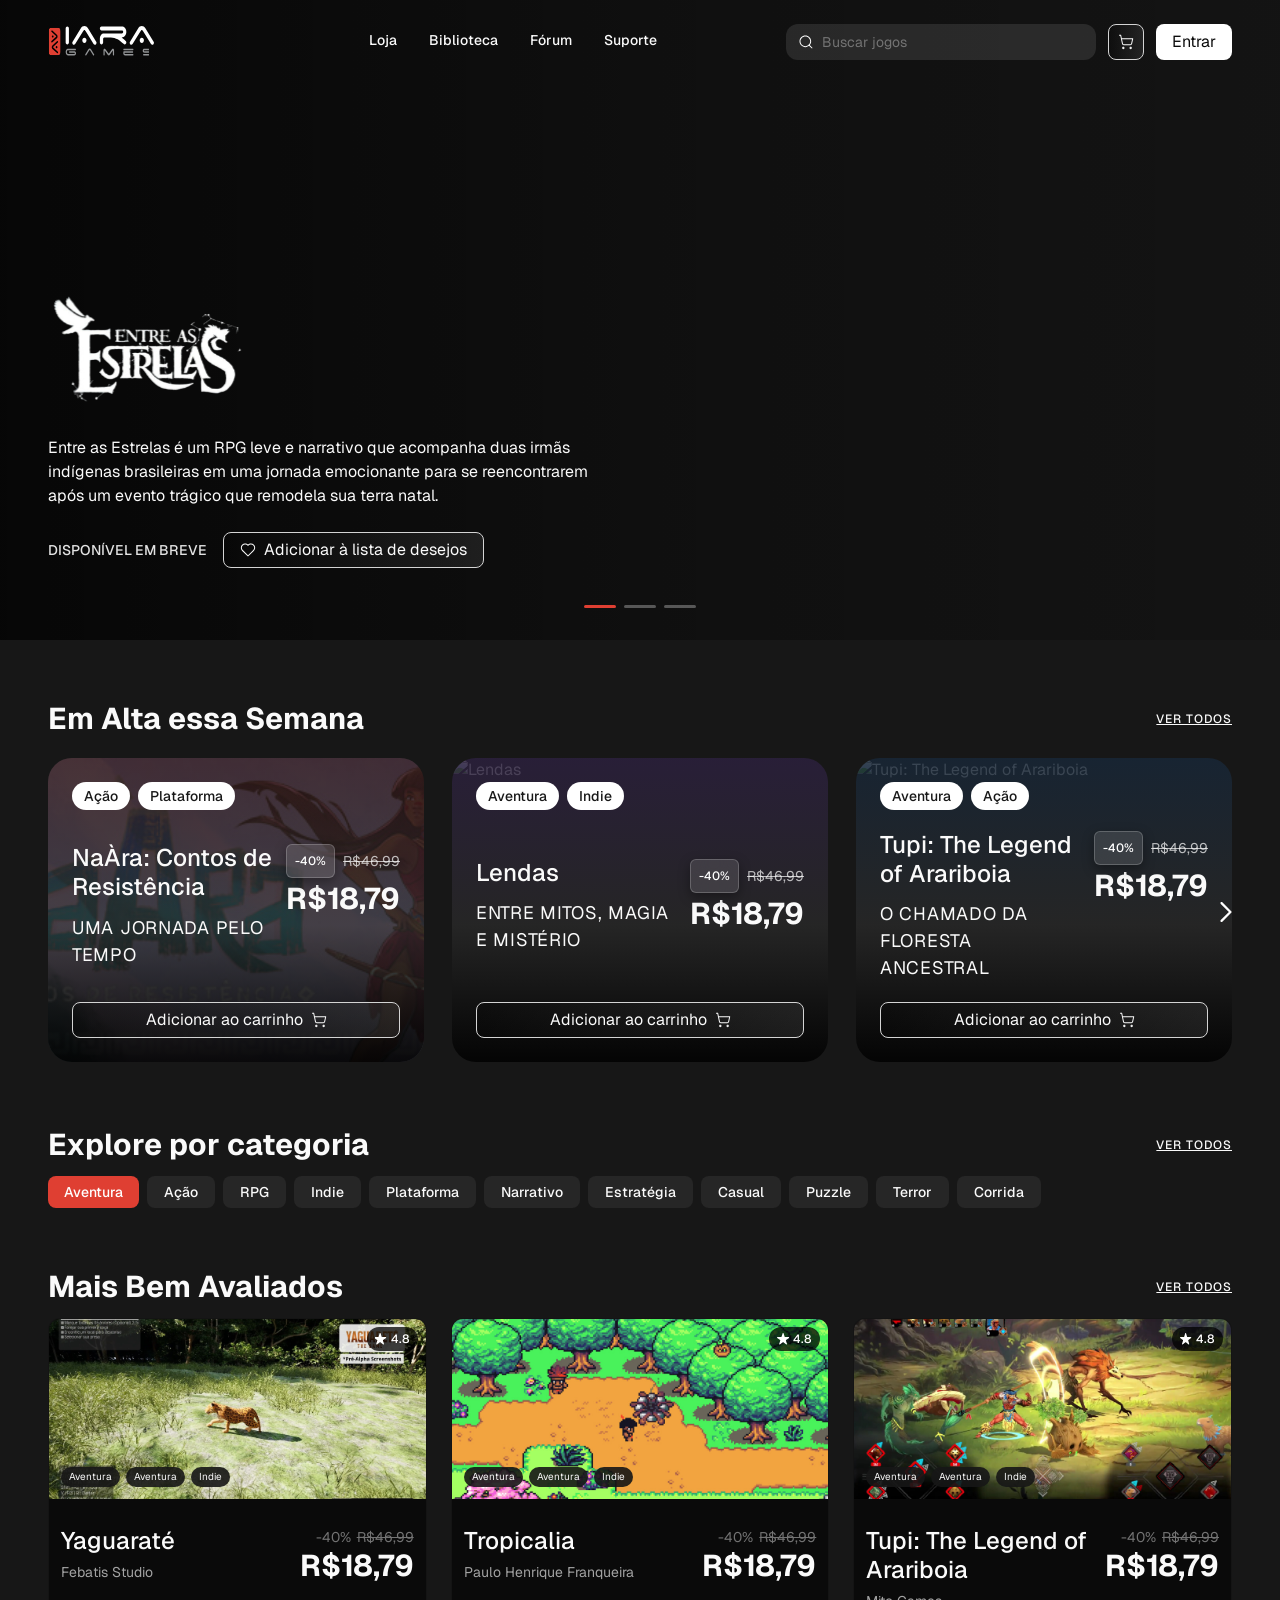
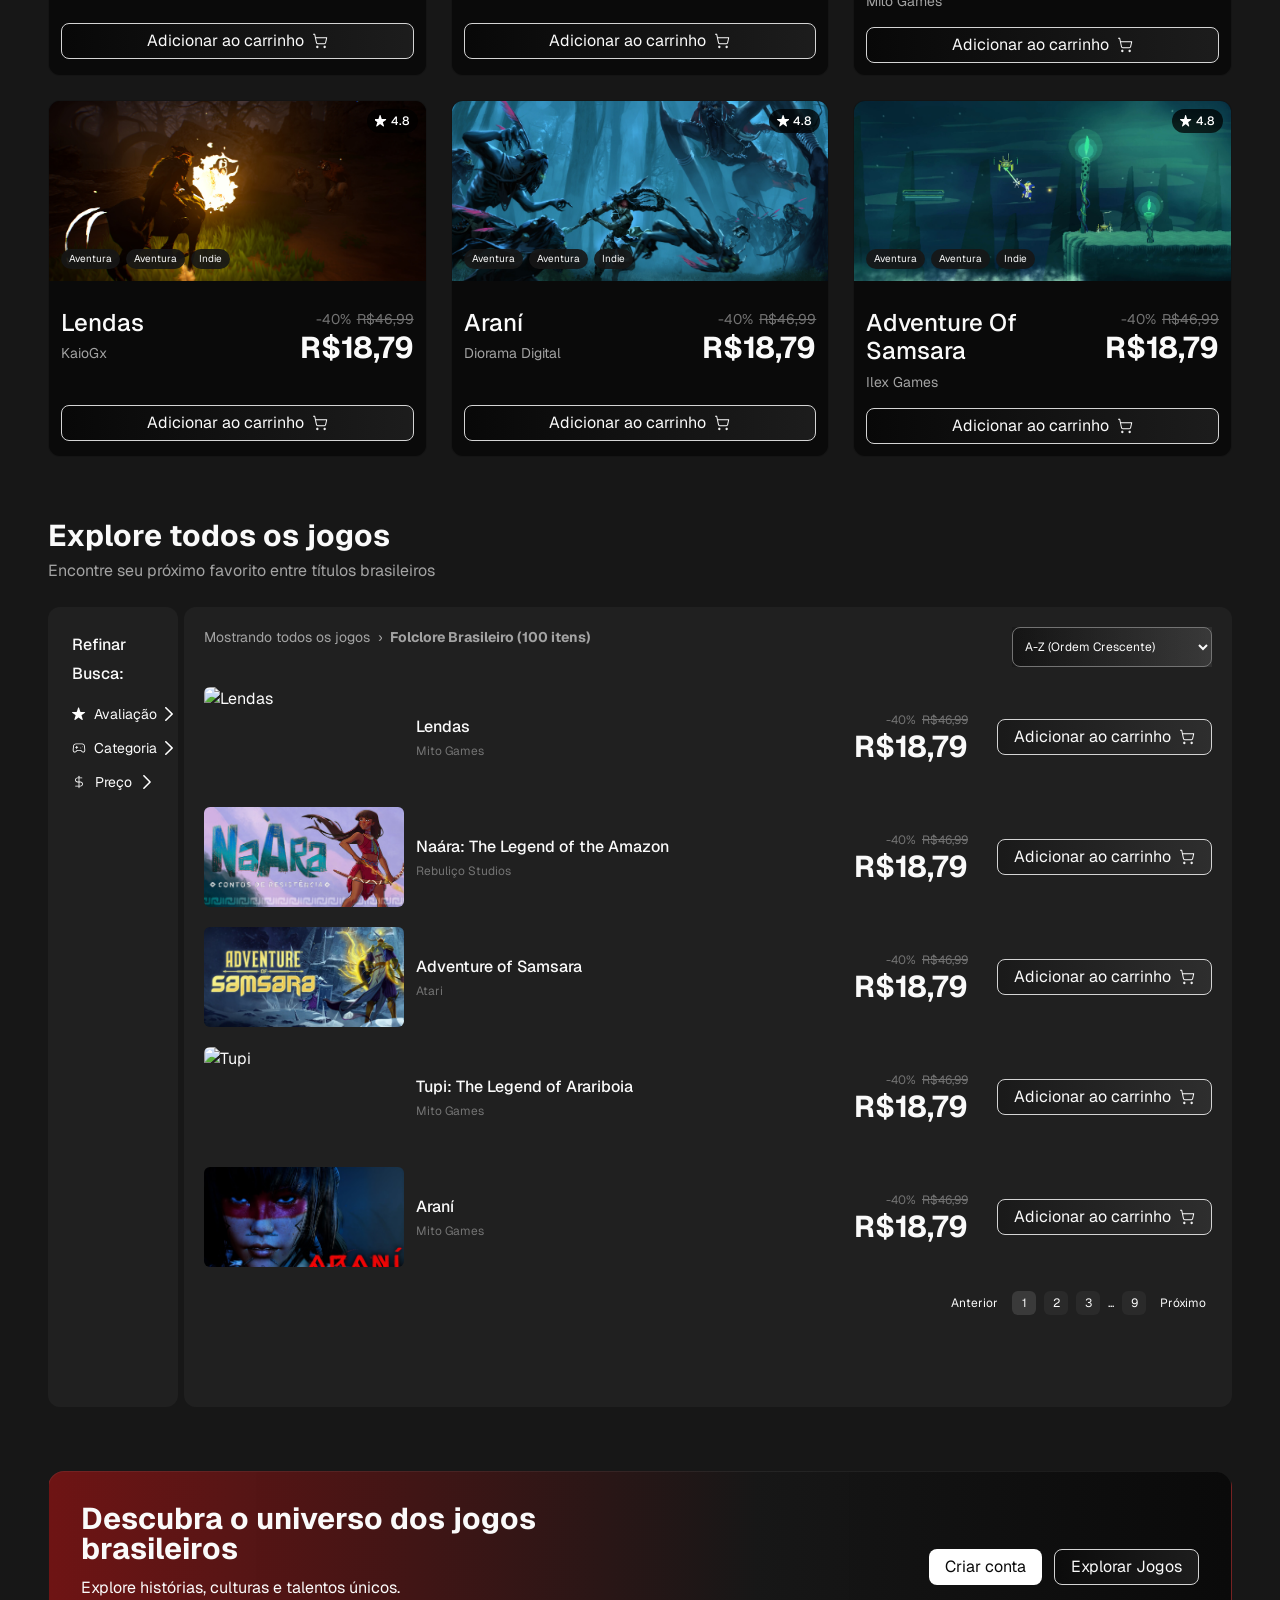
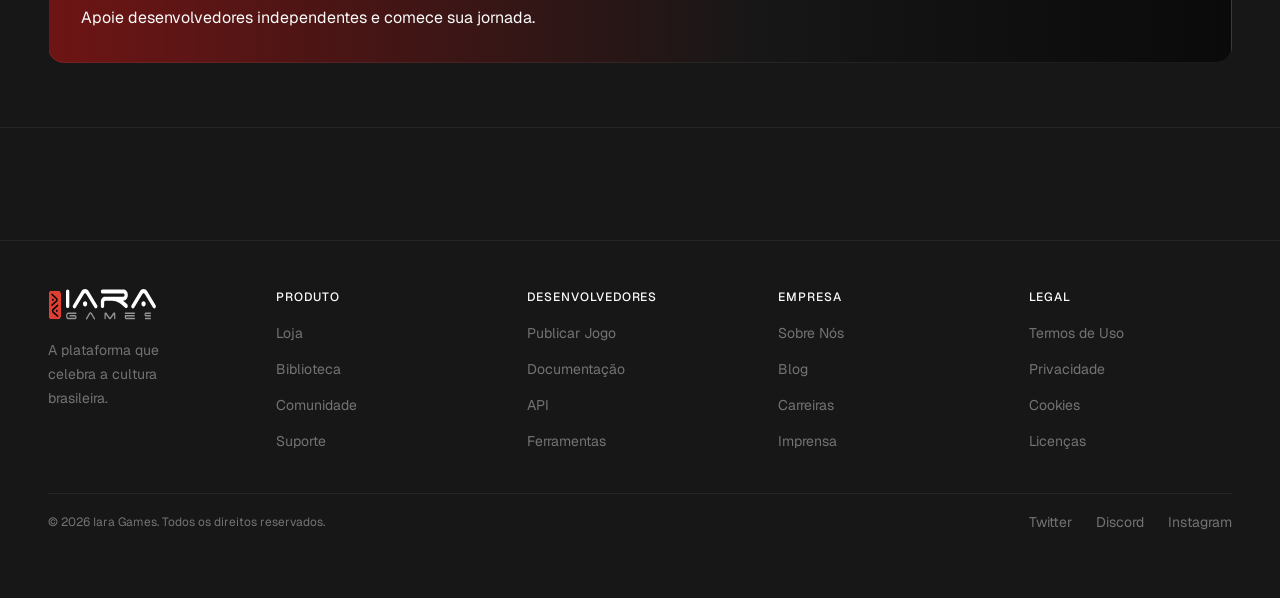
==== commit 0af13c90: "Atualizando imagens" ====
--- a/index.html
+++ b/index.html
@@ -761,7 +761,7 @@
 
           <article class="library-item">
             <div class="library-game">
-              <img src="assets/images/banner-arani.png" alt="Araní" class="library-thumb">
+              <img src="assets/images/banner-arani.jpeg" alt="Araní" class="library-thumb">
 
               <div class="library-game-info">
                 <h3 class="library-game-title">Araní</h3>
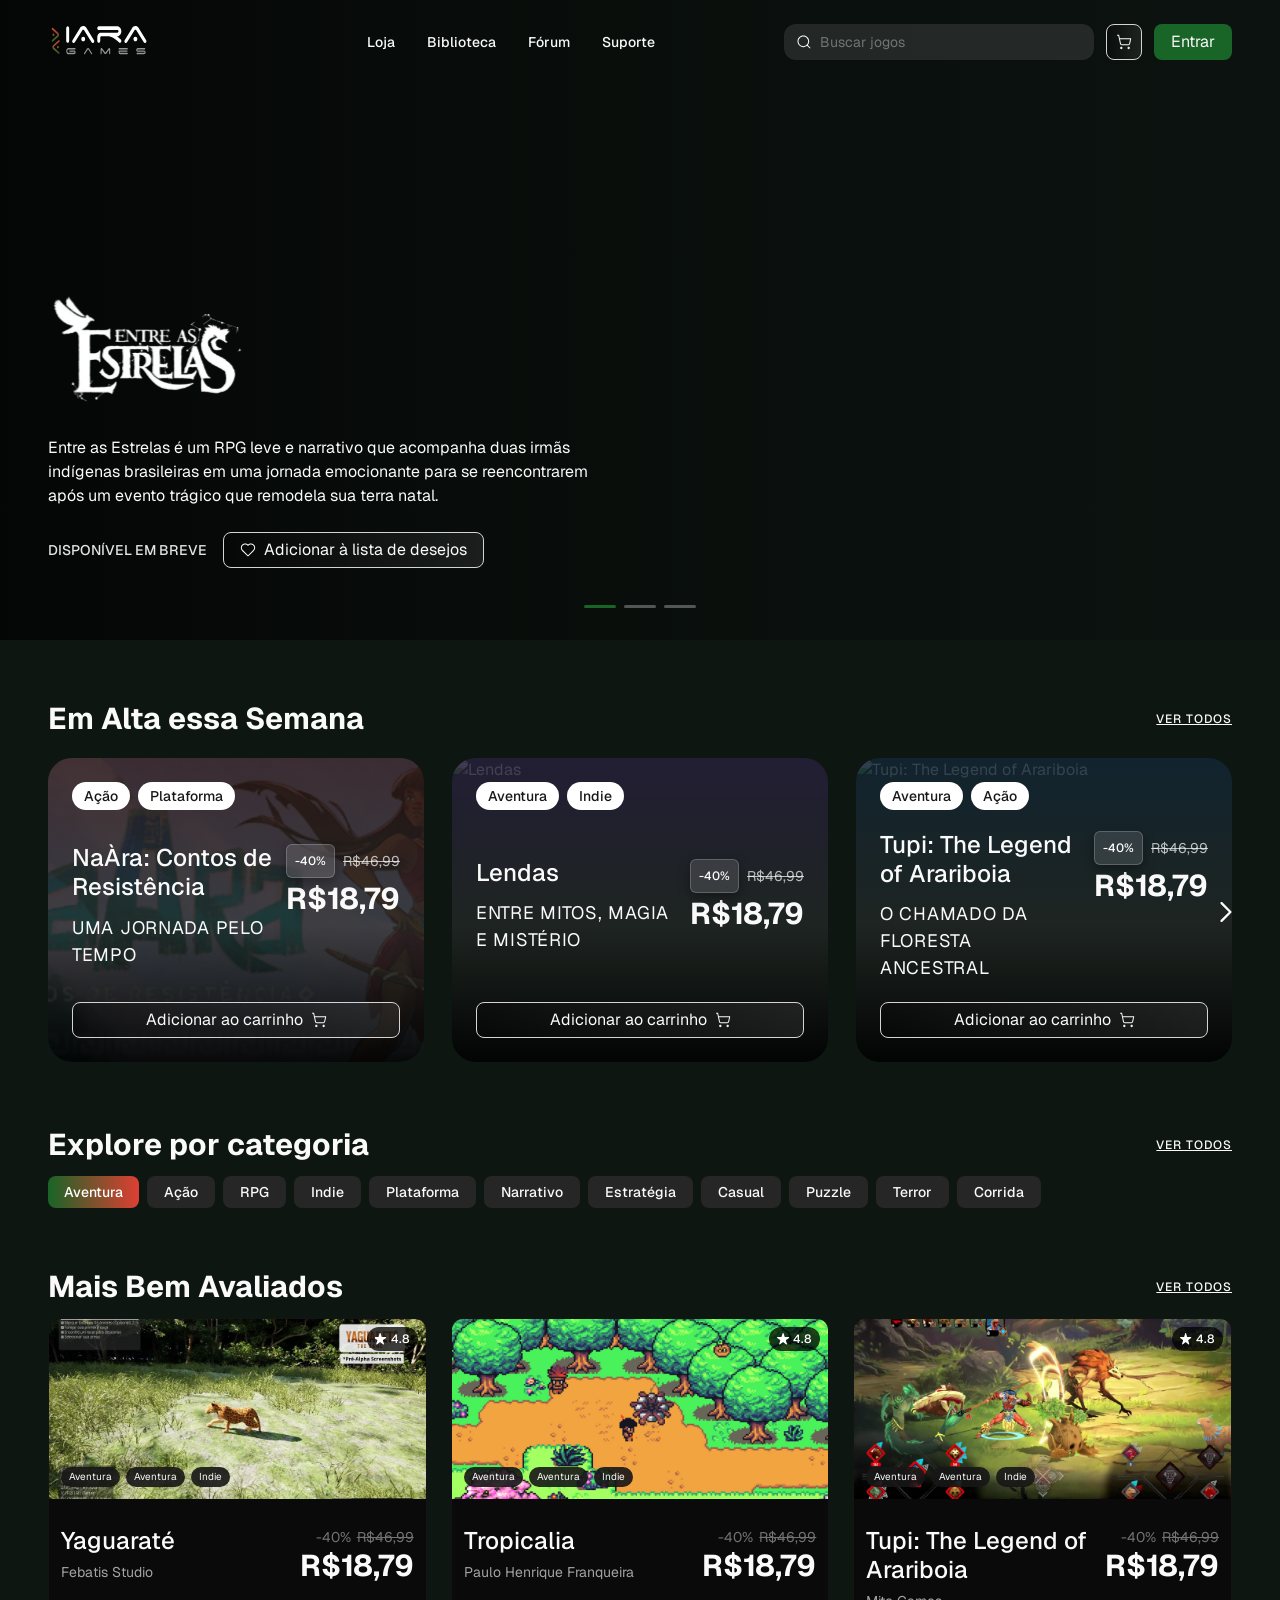
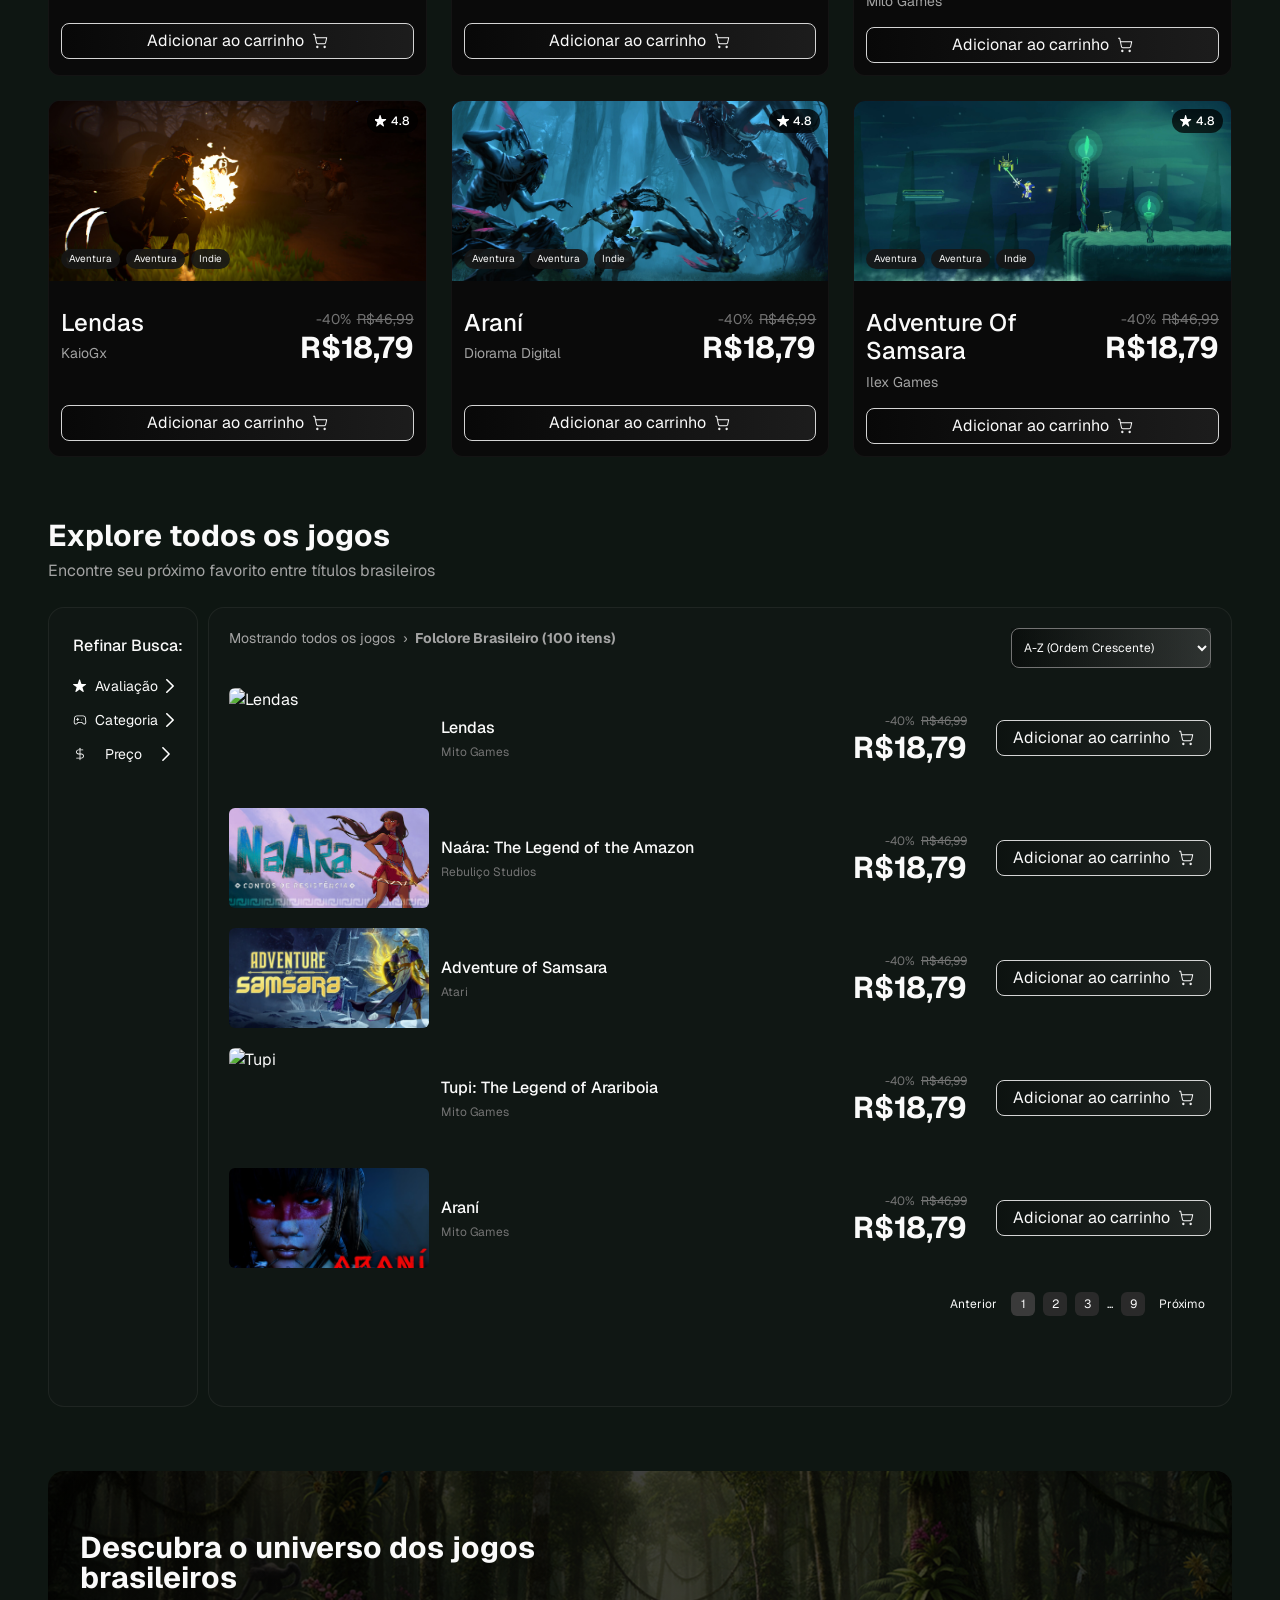
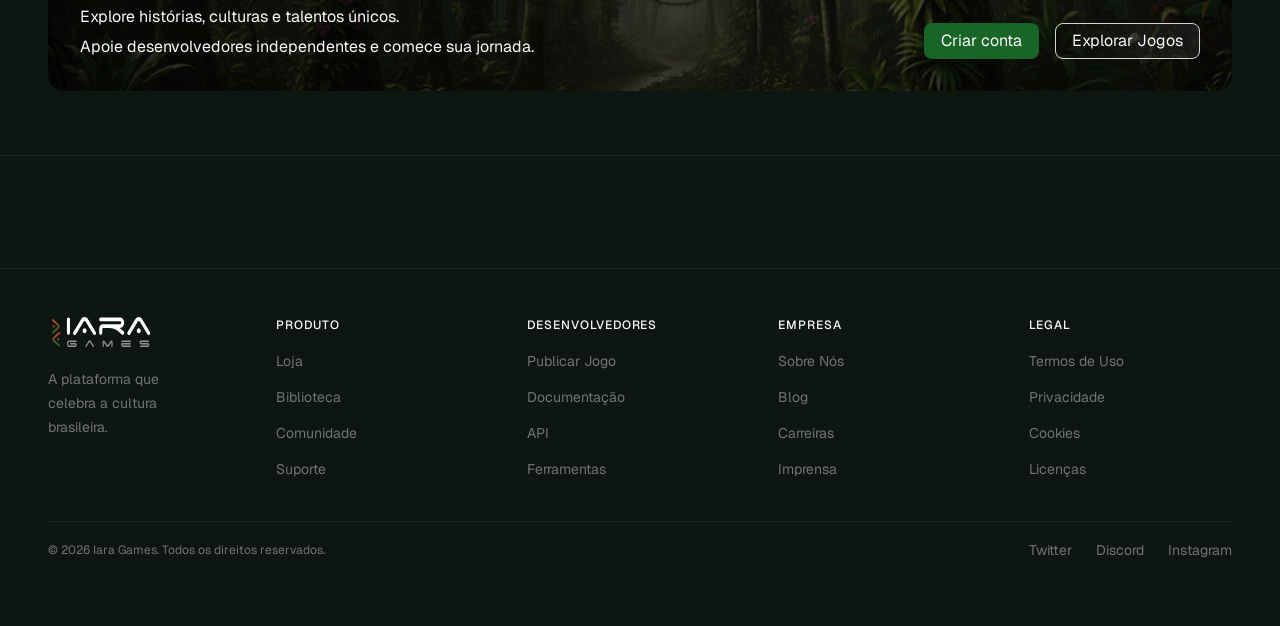
==== commit 51e4d35d: "Sprint 02: melhorias na interface, ajustes de UX/UI, evolução das funcionalidades principais e imple" ====
--- a/index.html
+++ b/index.html
@@ -9,7 +9,7 @@
 </head>
 <body>
 
- <header class="header">
+<header class="header">
   <div class="container">
     <div class="header-content">
 
@@ -20,10 +20,10 @@
 
       <!-- MENU -->
       <nav class="nav">
-        <a href="#">Loja</a>
-        <a href="#">Biblioteca</a>
-        <a href="#">Fórum</a>
-        <a href="#">Suporte</a>
+        <a href="index.html">Loja</a>
+        <a href="em-construção.html">Biblioteca</a>
+        <a href="em-construção.html">Fórum</a>
+        <a href="em-construção.html">Suporte</a>
       </nav>
 
       <!-- AÇÕES -->
@@ -42,7 +42,7 @@
 
         <!-- BOTÃO -->
         <button class="button button-primary">
-          <span>Entrar</span>
+          <span><a href="login-page.html">Entrar</a></span>
         </button>
 
       </div>
@@ -62,7 +62,7 @@
   <input type="radio" name="banner-slide" id="slide-3">
 
   <!-- SLIDES -->
-   
+
   <div class="banner-slides">
 
     <article class="banner-slide slide-1">
@@ -77,7 +77,7 @@
               <div class="banner-logo-wrapper">
                 <img class="banner-logo" src="assets/images/jogo-entreasestrelas.svg" alt="Cururu">
             </div>
-         
+
 
           <p class="banner-description">
             Entre as Estrelas é um RPG leve e narrativo que acompanha duas irmãs indígenas brasileiras em uma jornada emocionante para se reencontrarem após um evento trágico que remodela sua terra natal.
@@ -110,7 +110,7 @@
             <img class="banner-logo" src="assets/images/jogo-dandara.svg" alt="Lendas">
 </div>
           <p class="banner-description">
-           Em um universo bizarro onde os oprimidos estão à beira do esquecimento, Dandara despertou para remodelar o mundo.
+          Em um universo bizarro onde os oprimidos estão à beira do esquecimento, Dandara despertou para remodelar o mundo.
           </p>
 
           <div class="banner-actions">
@@ -322,7 +322,7 @@
 
   <section class="categorias">
     <!-- botões -->
-     <section class="section section-categories">
+    <section class="section section-categories">
   <div class="container">
 
     <div class="section-header section-header--between">
@@ -604,7 +604,7 @@
 
   <section class="biblioteca">
     <!-- lista + filtros -->
-   <section class="section section-library">
+  <section class="section section-library">
   <div class="container">
     <div class="library-header">
       <h2 class="section-title">Explore todos os jogos</h2>
@@ -635,7 +635,7 @@
         </button>
 
         <button class="library-filter-item">
-             <img src="assets/icones/money.svg" alt="dinheiro">
+            <img src="assets/icones/money.svg" alt="dinheiro">
 
           <span>Preço</span>
 
@@ -755,13 +755,13 @@
 
             <button class="button button-secondary library-button">
               <span>Adicionar ao carrinho</span>
-              <img src="assets/icones/carrinho.svg" alt="">
+              <img src="assets/icones/carrinho.svg" alt="carrinho">
             </button>
           </article>
 
           <article class="library-item">
             <div class="library-game">
-              <img src="assets/images/banner-arani.jpeg" alt="Araní" class="library-thumb">
+              <img src="assets/images/banner-arani.jpg" alt="Araní" class="library-thumb">
 
               <div class="library-game-info">
                 <h3 class="library-game-title">Araní</h3>
@@ -801,6 +801,7 @@
 <section class="section section-cta">
   <div class="container">
     <div class="cta-banner">
+      <img src="assets/images/banner-floresta.png" alt="CTA Background" class="cta-background">
       <div class="cta-content">
         <div class="cta-text">
           <h2 class="cta-title">Descubra o universo dos jogos brasileiros</h2>
--- a/styles.css
+++ b/styles.css
@@ -1,18 +1,13 @@
 :root {
-    /* CORES */
-
-    --bg: #171717;
-
-     /* TIPOGRAFIA */
-
+  /* CORES */
+  --bg: #0E1612;
+  --text-primary: #FAFAFA;
+  --text-secondary: #0A0A0A;
+
+  /* TIPOGRAFIA */
   --font-main: 'Geist', 'Inter', sans-serif;
 
-     /* TEXTO */
-
-  --text-primary: #fafafa;
-  --text-secondary: #0A0A0A;
-
-    /* HEADING */
+  /* HEADING */
   --h1-size: 48px;
   --h1-line: 48px;
 
@@ -47,51 +42,64 @@
   --weight-bold: 700;
 
   /* ESPAÇAMENTO */
-   --space-xs: 4px;
+  --space-xs: 4px;
   --space-sm: 8px;
   --space-md: 16px;
   --space-lg: 24px;
   --space-xl: 48px;
   --space-2xl: 64px;
 
-     /* RADIUS */
+  /* RADIUS */
   --radius-sm: 8px;
   --radius-md: 12px;
   --radius-lg: 16px;
 
-  /* BOTÃO */
---button-border: #d4d4d4;
---button-height: 36px;
-
-/* GRADIENTE BASE */
---button-bg: linear-gradient(
-  180deg,
-  rgba(0, 0, 0, 0.2),
-  rgba(102, 102, 102, 0.2)
-);
-
-/* HOVER OVERLAY */
---button-hover-overlay-outline: rgba(223, 63, 50, 0.2);
---button-hover-overlay: linear-gradient(
-  180deg,
-  rgba(0, 0, 0, 0.2),
-  rgba(102, 102, 102, 0.2)
-);
-
-/* TRANSIÇÃO */
---transition-default: 0.3s ease;
-
-/* CARD */
---card-base: #000000;
-
---card-gradient: linear-gradient(
-  180deg,
-  #000000,
-  #666666
-);
-
---card-overlay: rgba(0, 0, 0, 0.2);
-
+  /* BOTÕES */
+  --button-height: 36px;
+  --button-radius: 8px;
+
+  /* BOTÃO PRIMÁRIO */
+  --button-primary-bg: #196427;
+  --button-primary-text: #FAFAFA;
+
+  /* BOTÃO SECUNDÁRIO */
+  --button-secondary-bg: transparent;
+  --button-secondary-text: #FAFAFA;
+  --button-secondary-border: #D4D4D4;
+
+  /* HOVER */
+  --button-hover-secondary: linear-gradient(
+    90deg,
+    #326419 0%,
+    #DF3F32 100%
+  );
+
+  --button-hover-overlay: linear-gradient(
+    180deg,
+    rgba(25, 100, 39, 0.10),
+    rgba(223, 63, 50, 0.10)
+  );
+
+  /* ACTIVE / ON-CLICK */
+  --button-active-bg: #2E8A3F;
+  --button-active-text: #FAFAFA;
+
+  /* DESABILITADO */
+  --button-disabled-bg: rgba(255, 255, 255, 0.08);
+  --button-disabled-text: rgba(250, 250, 250, 0.40);
+  --button-disabled-border: rgba(255, 255, 255, 0.10);
+
+  /* TRANSIÇÃO */
+  --transition-default: 0.3s ease;
+
+  /* CARD */
+  --card-base: #000000;
+  --card-gradient: linear-gradient(
+    180deg,
+    #000000,
+    #666666
+  );
+  --card-overlay: rgba(0, 0, 0, 0.2);
 }
 
 * {
@@ -132,7 +140,7 @@
   top: 0;
   left: 0;
   width: 100%;
-  z-index: 100;
+  z-index: 1000;
   background: transparent;
 }
 
@@ -140,6 +148,8 @@
   display: flex;
   align-items: center;
   height: 84px;
+  position: relative;
+  z-index: 2;
 }
 
 .logo {
@@ -162,19 +172,33 @@
 }
 
 .nav a {
+  position: relative;
   color: var(--text-primary);
   font-size: var(--text-sm);
   line-height: var(--text-sm-line);
   font-weight: var(--weight-medium);
   text-decoration: none;
-  padding-bottom: 4px;
-  border-bottom: 1px solid transparent;
   transition: var(--transition-default);
 }
 
+.nav a::after {
+  content: "";
+  position: absolute;
+  left: 0;
+  bottom: -4px;
+  width: 100%;
+  height: 1px;
+  background: #196427;
+  opacity: 0;
+  transition: var(--transition-default);
+}
+
 .nav a:hover {
-  color: #DF3F32;
-  border-bottom: 1px solid #DF3F32;
+  color: #196427;
+}
+
+.nav a:hover::after {
+  opacity: 1;
 }
 
 .header-actions {
@@ -223,6 +247,15 @@
   color: #737373;
 }
 
+.banner-overlay,
+.login-banner-overlay {
+  pointer-events: none;
+}
+
+.button::after {
+  pointer-events: none;
+}
+
 /* TIPOGRAFIA */
 h1, h2, h3, h4, p {
   margin: 0;
@@ -261,13 +294,9 @@
 
 /* BOTÃO BASE */
 .button {
-  position: relative;
   height: var(--button-height);
-  padding: 0 var(--space-md);
-  border-radius: var(--radius-sm);
-  cursor: pointer;
-  overflow: hidden;
-  transition: var(--transition-default);
+  padding: 0 16px;
+  border-radius: var(--button-radius);
 
   display: inline-flex;
   align-items: center;
@@ -275,9 +304,13 @@
   gap: 8px;
 
   font-family: var(--font-main);
-  font-size: var(--text-sm);
-  line-height: var(--text-sm-line);
-  color: var(--text-secondary);
+  font-size: 16px;
+  font-weight: 400;
+  text-align: center;
+  text-decoration: none;
+  cursor: pointer;
+
+  transition: 0.2s ease;
 }
 
 /* ÍCONE */
@@ -351,12 +384,19 @@
 }
 
 .button-primary {
-  background: #ffffff;
-  color: #0a0a0a;
+  border: 1px solid transparent;
+  background: var(--button-primary-bg);
+  color: var(--button-primary-text);
 }
 
 .button-primary:hover {
-  opacity: 0.9;
+  border: 1px solid #ffffff;
+  
+}
+
+.button-primary:active {
+  background: var(--button-active-bg);
+  color: var(--button-active-text);
 }
 
 .button-secondary {
@@ -376,7 +416,10 @@
   content: "";
   position: absolute;
   inset: 0;
-  background: rgba(223, 63, 50, 0.2);
+  background: linear-gradient(
+  90deg,
+  rgba(25, 100, 39, 0.2),
+  rgba(223, 63, 50, 0.2));
   opacity: 0;
   transition: var(--transition-default);
 }
@@ -386,8 +429,10 @@
 }
 
 .button-secondary:hover {
-  box-shadow: 0 0 0 1px rgba(223,63,50,0.4),
-              0 0 10px rgba(223,63,50,0.2);
+  background:  linear-gradient(
+  90deg,
+  rgba(25, 100, 39, 0.2),
+  rgba(223, 63, 50, 0.2));
 }
 
 .button-icon {
@@ -523,7 +568,7 @@
 #slide-1:checked ~ .banner-pagination label[for="slide-1"],
 #slide-2:checked ~ .banner-pagination label[for="slide-2"],
 #slide-3:checked ~ .banner-pagination label[for="slide-3"] {
-  background: #DF3F32;
+  background: #196427;
 }
 
 .card {
@@ -1310,18 +1355,19 @@
 
 /* HOVER */
 .category-chip:hover {
-  border: 1px solid #DF3F32;
-  color: #DF3F32;
-  background: transparent;
+  border: 1 px solid transparent;
+  color: #fafafa;
+  background:
+    linear-gradient(#262626, #262626) padding-box,
+    linear-gradient(90deg, #196427, #DF3F32) border-box;
 }
 
 /* ACTIVE */
 .category-chip.active {
-  background: #DF3F32;
+  background: linear-gradient(90deg, #196427, #DF3F32);
   color: #ffffff;
   border: none;
 }
-
 /* ===== SETA ===== */
 .categories-arrow {
   width: 32px;
@@ -1512,18 +1558,19 @@
 .library-layout {
   display: grid;
   grid-template-columns: 120px 1fr;
-  gap: 16px;
+  gap: 40px;
   height: 800px;
 
 }
 
 /* SIDEBAR */
 .library-sidebar {
-  background: #202020;
-  border-radius: 12px;
-  padding: 24px;
+  background: rgba(35, 35, 35, 0.16);
+  border: 1px solid rgba(255, 255, 255, 0.06);
+  border-radius: 16px;
+  padding: 24px 24px;
   height: 800px;
-  width: 130px;
+  width: 150px;
 }
 
 .library-sidebar-title {
@@ -1532,6 +1579,7 @@
   font-weight: 500;
   color: #fafafa;
   align-items: center;
+  white-space: nowrap;
 }
 
 .library-filter-item {
@@ -1559,8 +1607,9 @@
 
 /* CONTENT */
 .library-content {
-  background: #202020;
-  border-radius: 12px;
+  background: rgba(35, 35, 35, 0.16);
+  border: 1px solid rgba(255, 255, 255, 0.06);
+  border-radius: 16px;
   padding: 20px;
   
 }
@@ -1587,7 +1636,7 @@
   display: flex;
   flex-direction: column;
   gap: 4px;
-   background:  linear-gradient(
+  background:  linear-gradient(
     90deg,
     rgba(0, 0, 0, 0.2),
     rgba(102, 102, 102, 0.2)
@@ -1612,6 +1661,11 @@
   font-size: 12px; 
 }
 
+.library-sort select option {
+  background: #1a1a1a;
+  color: #fafafa;
+}
+
 
 /* LISTA */
 .library-list {
@@ -1725,23 +1779,45 @@
 }
 
 .cta-banner {
+  position: relative;
+  min-height: 220px;
   border-radius: 16px;
   overflow: hidden;
+}
+
+.cta-banner::after {
+  content: "";
+  position: absolute;
+  inset: 0;
+  z-index: 1;
   background: linear-gradient(
     90deg,
-    rgba(120, 20, 20, 0.9) 0%,
-    rgba(23, 23, 23, 0.95) 60%,
-    rgba(10, 10, 10, 1) 100%
+    rgba(0, 0, 0, 0.55) 0%,
+    rgba(0, 0, 0, 0.20) 55%,
+    rgba(0, 0, 0, 0.10) 100%
   );
-  border: 1px solid rgba(255, 255, 255, 0.06);
+}
+
+.cta-background {
+  position: absolute;
+  inset: 0;
+  width: 100%;
+  height: 100%;
+  object-fit: cover;
+  z-index: 0;
 }
 
 .cta-content {
-  display: flex;
-  align-items: center;
+  position: relative;
+  z-index: 2;
+  min-height: 220px;
+
+  display: flex;
+  align-items: flex-end;
   justify-content: space-between;
   gap: 32px;
-  padding: 32px;
+
+  padding: 32px 32px 32px;
 }
 
 .cta-text {
@@ -1770,7 +1846,7 @@
 .cta-actions {
   display: flex;
   align-items: center;
-  gap: 12px;
+  gap: 16px;
   flex-shrink: 0;
 }
 
@@ -1874,4 +1950,259 @@
 
 .footer-social a:hover {
   color: #fafafa;
+}
+
+/* ===== PÁGINA EM CONSTRUÇÃO ===== */
+.construction-page {
+  min-height: 100vh;
+  background: var(--bg);
+  color: var(--text-primary);
+}
+
+.construction-main {
+  min-height: 100vh;
+  display: flex;
+  align-items: center;
+  justify-content: center;
+  padding: var(--space-xl);
+}
+
+.construction-card {
+  width: 100%;
+  max-width: 560px;
+  padding: 40px 32px;
+  border-radius: 16px;
+  background: linear-gradient(
+    180deg,
+    rgba(0, 0, 0, 0.35),
+    rgba(102, 102, 102, 0.12)
+  );
+  border: 1px solid rgba(212, 212, 212, 0.18);
+  text-align: center;
+  display: flex;
+  flex-direction: column;
+  align-items: center;
+  gap: 16px;
+}
+
+.construction-logo {
+  width: 120px;
+  height: auto;
+}
+
+.construction-badge {
+  display: inline-flex;
+  align-items: center;
+  justify-content: center;
+  height: 28px;
+  padding: 0 12px;
+  border-radius: 999px;
+  background: rgba(223, 63, 50, 0.16);
+  border: 1px solid rgba(223, 63, 50, 0.4);
+  color: #fafafa;
+  font-size: 12px;
+  font-weight: 500;
+  letter-spacing: 0.08em;
+  text-transform: uppercase;
+}
+
+.construction-title {
+  margin: 0;
+  max-width: 420px;
+  font-size: var(--h2-size);
+  line-height: var(--h2-line);
+  font-weight: var(--weight-bold);
+  color: var(--text-primary);
+}
+
+.construction-text {
+  margin: 0;
+  max-width: 420px;
+  font-size: var(--text-md);
+  line-height: var(--text-md-line);
+  color: #a3a3a3;
+}
+
+/* PÁGINA DE LOGIN */
+
+.login-wrapper {
+  width: 100%;
+  max-width: 1344px;
+  margin: 0 auto;
+
+  background: rgba(35, 35, 35, 0.16);
+  border: 1px solid rgba(255, 255, 255, 0.06);
+  border-radius: 24px;
+
+  padding: 24px;
+  overflow: hidden;
+}
+
+.login-page-body .header {
+  position: sticky;
+  top: 0;
+  left: 0;
+  width: 100%;
+  z-index: 1000;
+
+  background: var(--bg); 
+  backdrop-filter: blur(12px);
+}
+
+.login-page {
+  min-height: calc(100vh - 96px);
+  background: var(--bg);
+  color: var(--text-primary);
+  padding-top: 0px;
+  padding-bottom: 64px;
+
+}
+
+.login-grid {
+  display: grid;
+  grid-template-columns: 40% 60%;
+  align-items: center;
+}
+
+.login-panel {
+  display: flex;
+  align-items: center;
+  justify-content: center;
+  height: 100%;
+  padding: 24px;
+}
+
+.login-panel-content {
+  width: 100%;
+  max-width: 340px;
+}
+
+.login-title {
+  margin: 0 0 32px;
+  font-size: var(--h2-size);
+  line-height: var(--h2-line);
+  font-weight: var(--weight-bold);
+}
+
+.login-form {
+  display: grid;
+  gap: 16px;
+}
+
+.form-group {
+  display: grid;
+  gap: 8px;
+}
+
+.form-group label {
+  font-size: var(--text-sm);
+  line-height: var(--text-sm-line);
+  font-weight: var(--weight-medium);
+}
+
+.form-group input {
+  width: 100%;
+  height: 44px;
+  padding: 0 16px;
+  border-radius: 8px;
+  border: 1px solid rgba(255, 255, 255, 0.12);
+  background: transparent;
+  color: var(--text-primary);
+  font-family: var(--font-main);
+  font-size: var(--text-sm);
+}
+
+.login-form-row {
+  display: flex;
+  align-items: center;
+  justify-content: space-between;
+  gap: 16px;
+}
+
+.checkbox-field {
+  display: flex;
+  align-items: center;
+  gap: 8px;
+  font-size: var(--text-sm);
+  line-height: var(--text-sm-line);
+}
+
+.checkbox-field input {
+  width: 16px;
+  height: 16px;
+}
+
+.form-link,
+.login-register a {
+  color: var(--text-primary);
+  text-decoration: underline;
+}
+
+.login-submit {
+  width: 100%;
+  justify-content: center;
+}
+
+.login-divider {
+  width: 100%;
+  height: 1px;
+  margin: 24px 0;
+  background: rgba(255, 255, 255, 0.12);
+}
+
+.login-register {
+  margin: 0;
+  text-align: center;
+  font-size: var(--text-sm);
+  line-height: var(--text-sm-line);
+}
+
+.login-banner {
+  position: relative;
+  height: 400px;
+  min-height: 400px;
+  border-radius: 0 16px 16px 0;
+  overflow: hidden;
+}
+
+.login-banner-graphic {
+  position: absolute;
+  left: 0;
+  top: 50%;
+
+  transform: translateY(-50%);
+
+  height: 100%;
+  z-index: 2;
+
+  pointer-events: none;
+}
+
+.login-banner-image {
+  width: 100%;
+  height: 100%;
+  object-fit: cover;
+  display: block;
+}
+
+.login-banner-overlay {
+  position: absolute;
+  inset: 0;
+}
+
+.login-banner-text {
+  position: absolute;
+  right: 40px;
+  bottom: 32px;
+  max-width: 520px;
+  white-space: nowrap;
+
+  margin: 0;
+  z-index: 2;
+
+  text-align: right;
+  font-size: 24px;
+  line-height: 32px;
+  font-weight: var(--weight-bold);
+  color: var(--text-primary);
 }
